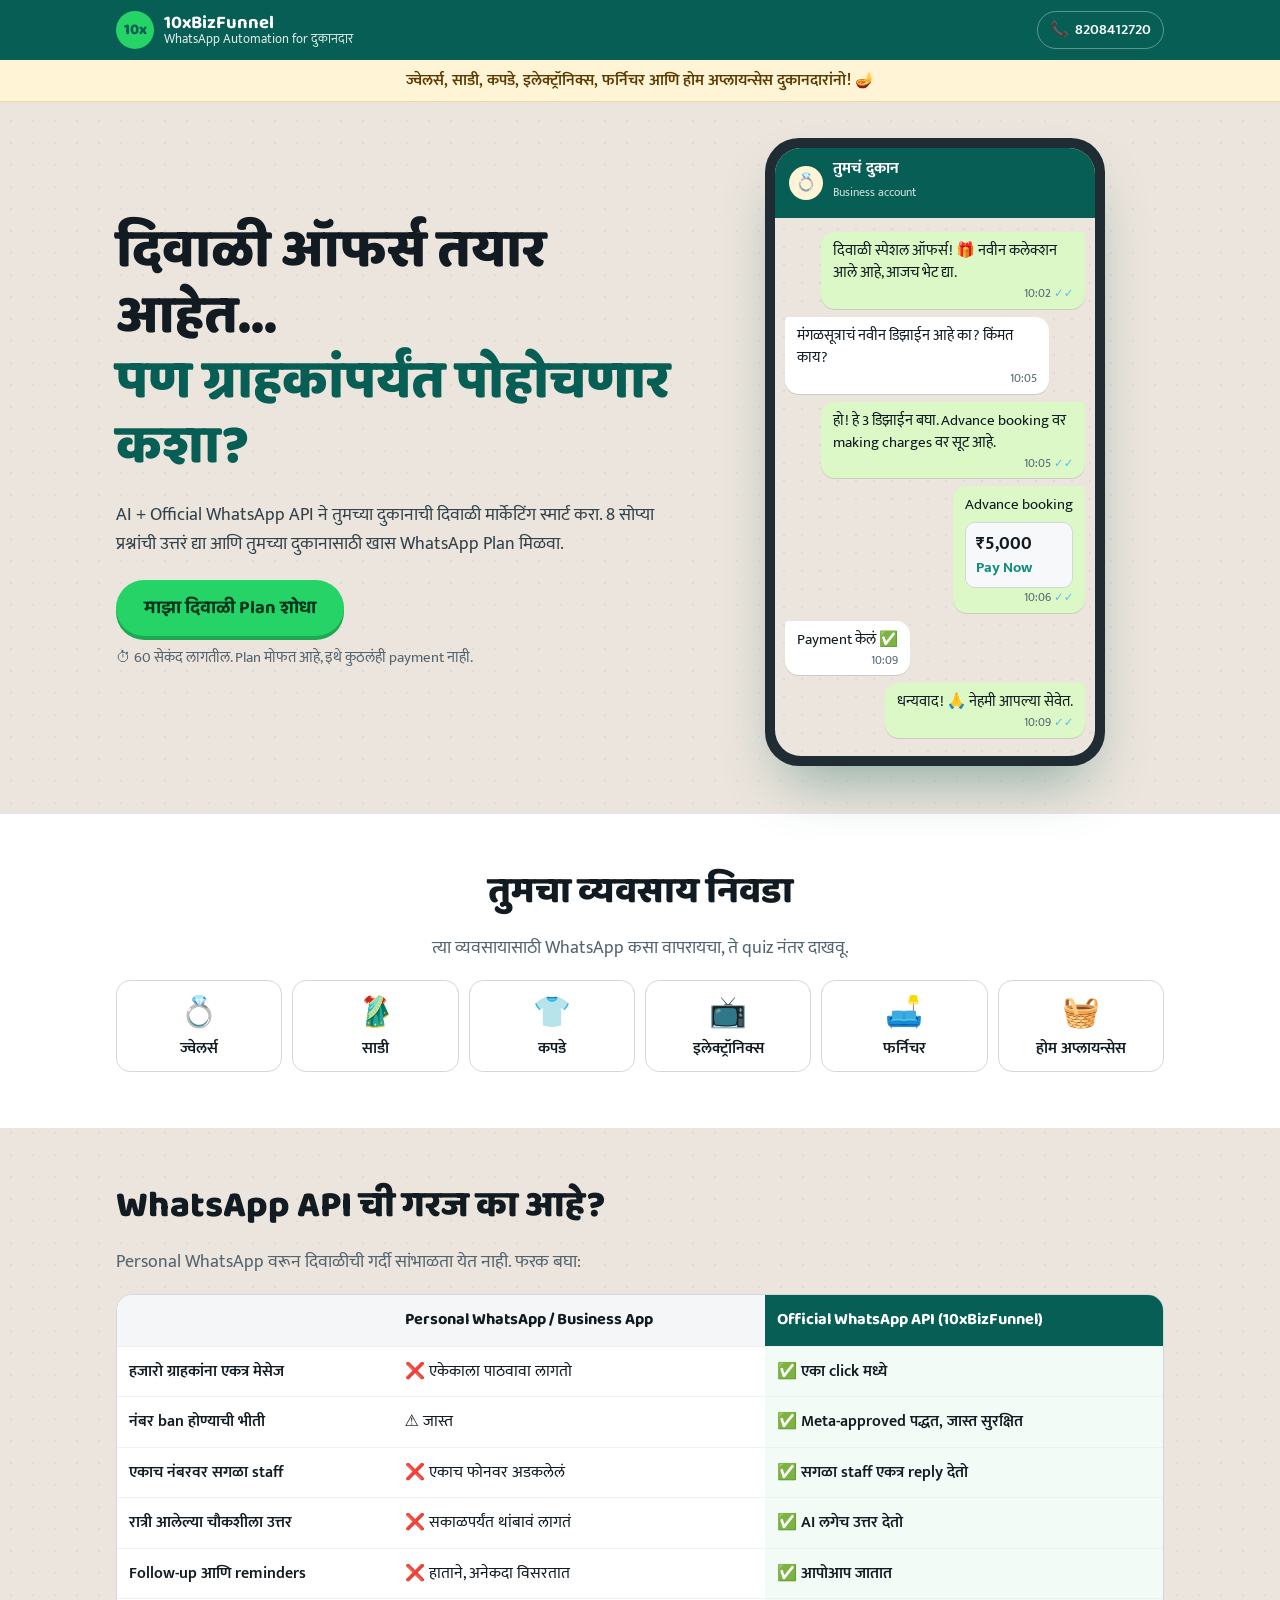
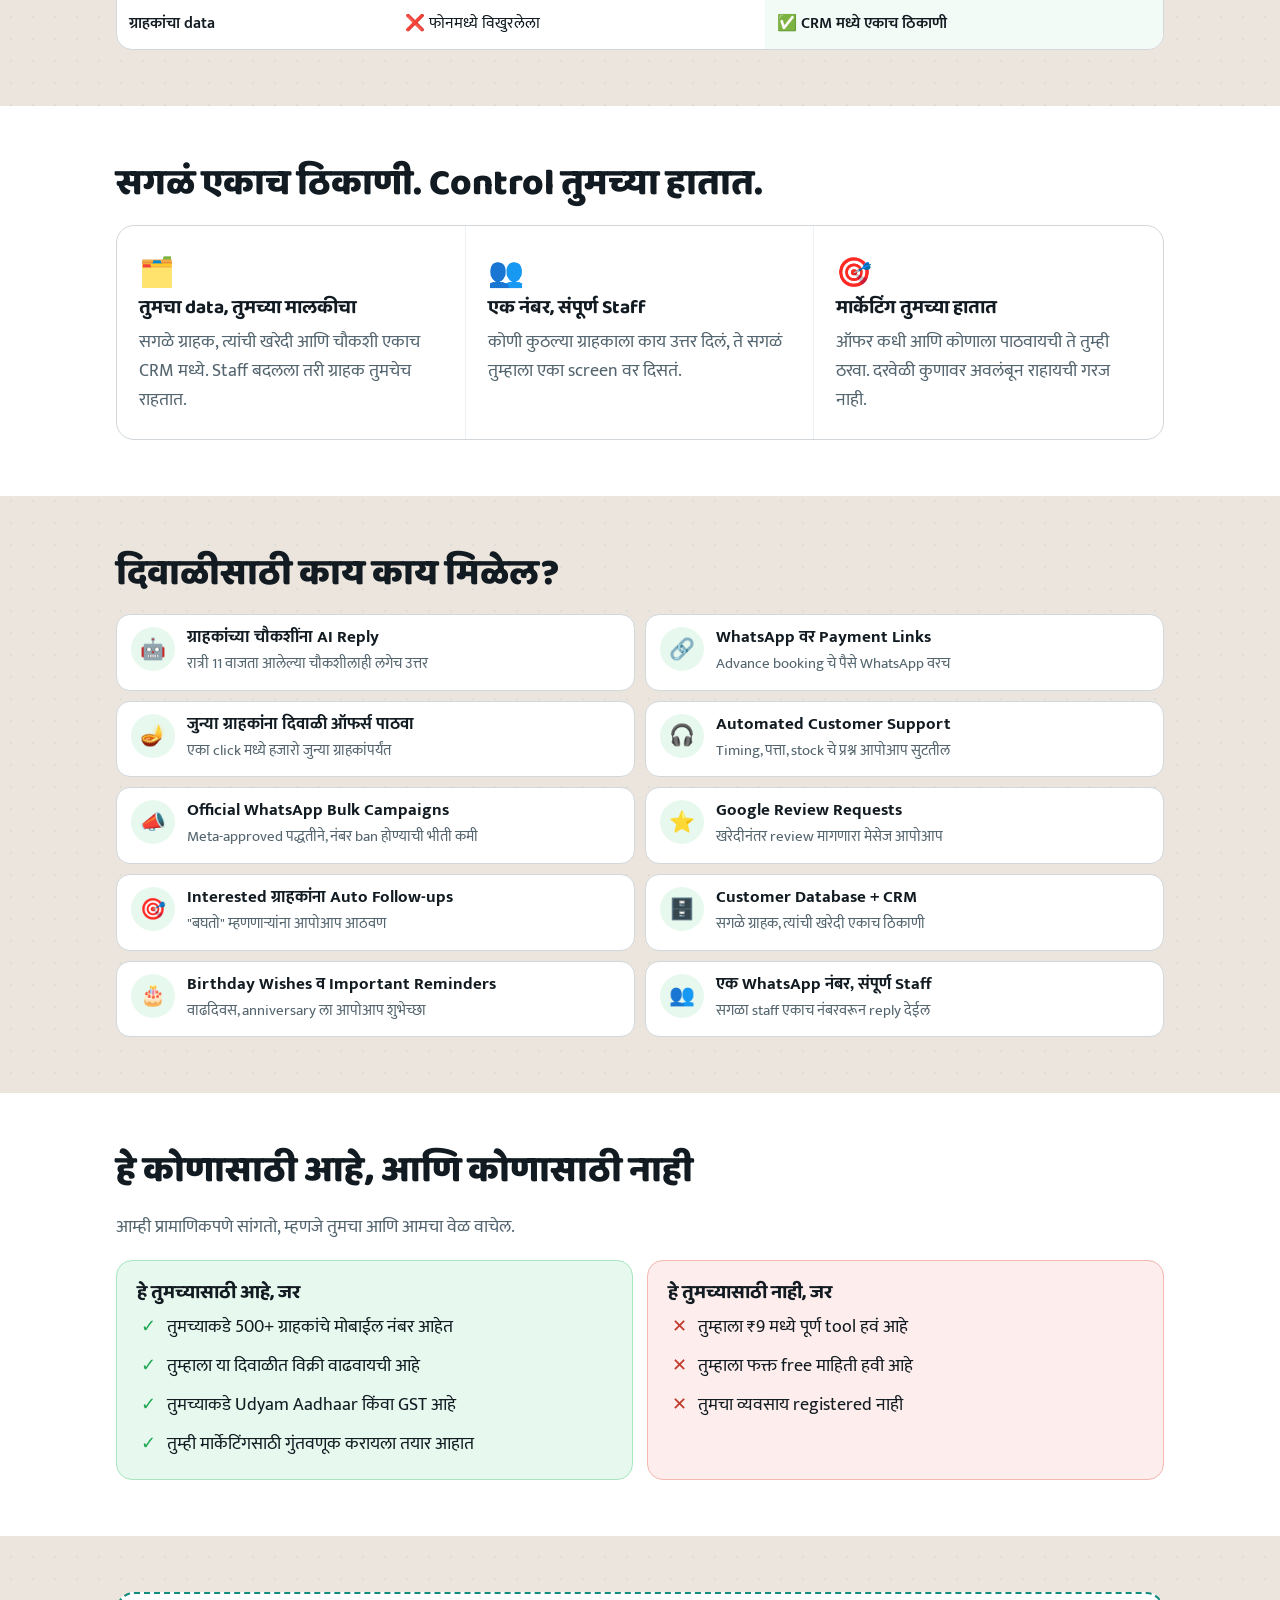
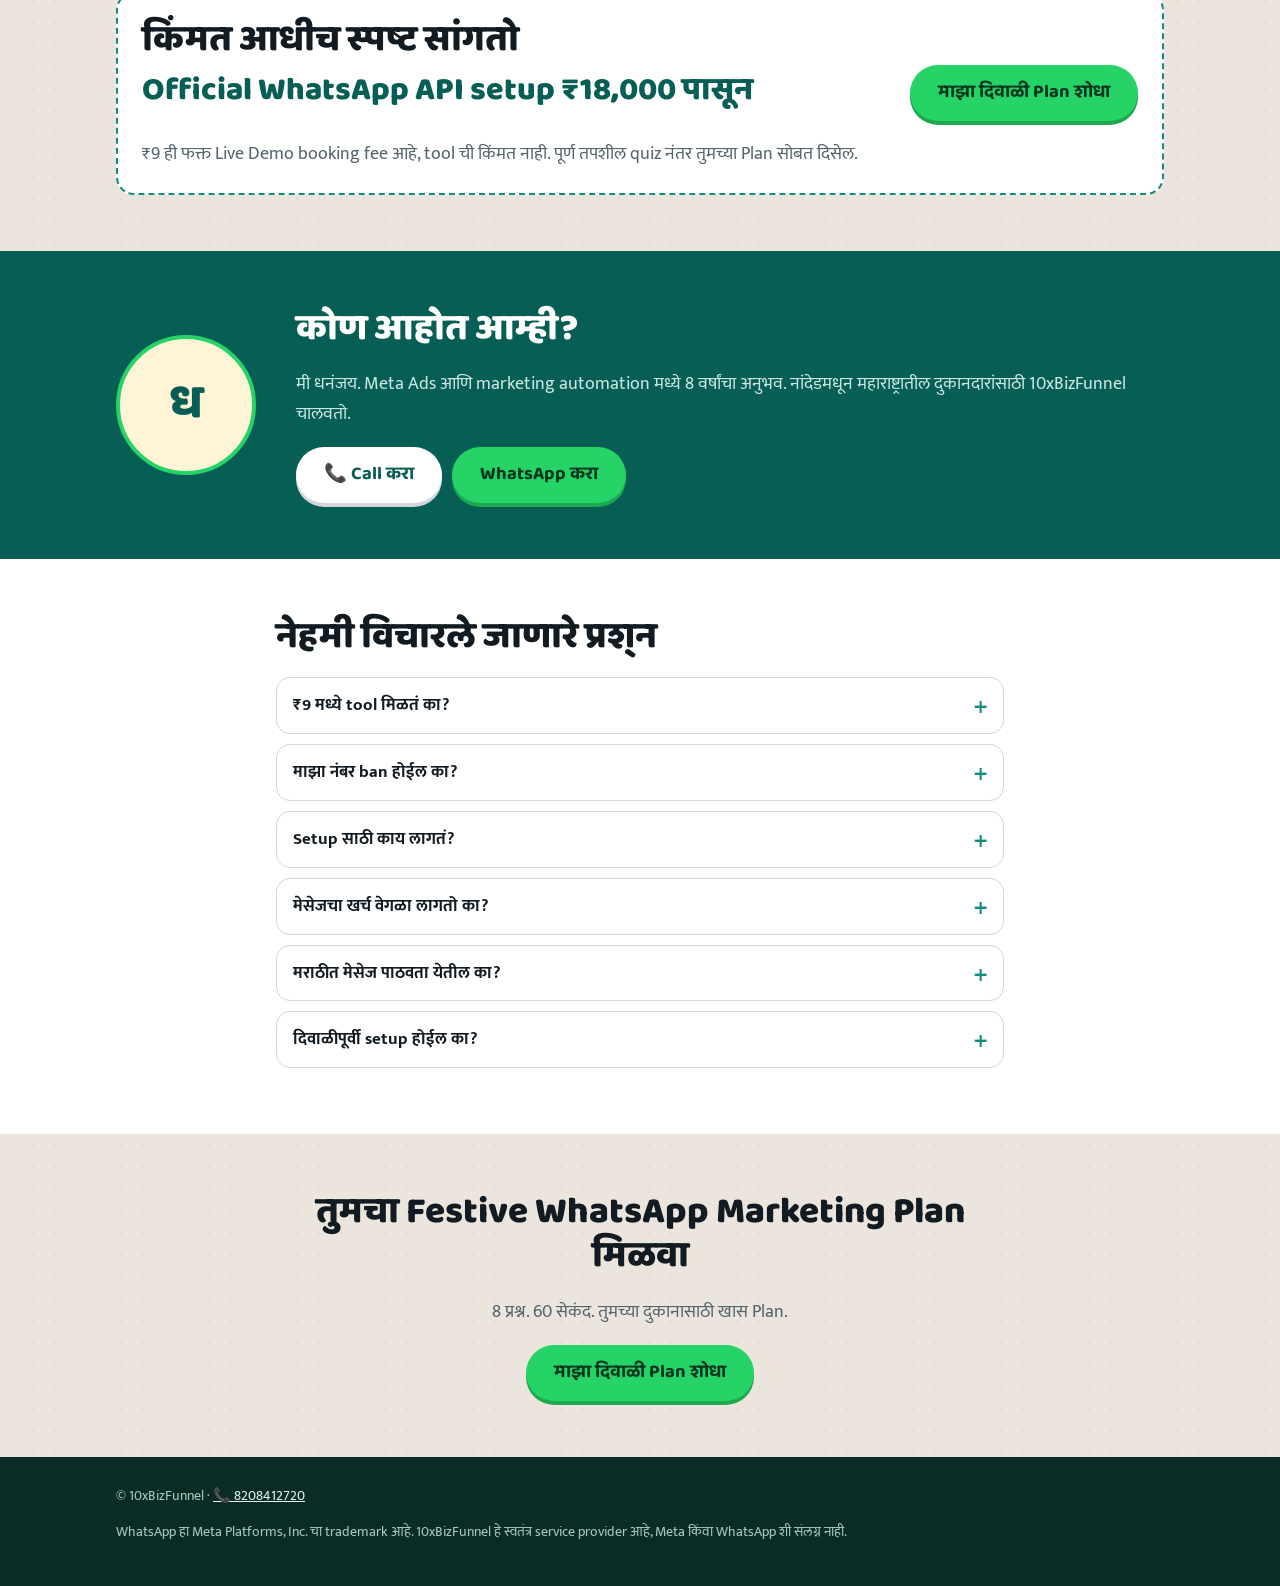
==== index.html @ 8b17eaea "WhatsApp API smart quiz funnel for Diwali (10xBizFunnel) Landing page, WhatsApp-chat style quiz with" ====
<!doctype html>
<html lang="mr">
<head>
<meta charset="utf-8">
<meta name="viewport" content="width=device-width, initial-scale=1">
<title>दिवाळी WhatsApp Plan | 10xBizFunnel</title>
<meta name="description" content="ज्वेलर्स, साडी, कपडे, इलेक्ट्रॉनिक्स, फर्निचर आणि होम अप्लायन्सेस दुकानदारांसाठी AI + Official WhatsApp API. 60 सेकंदात तुमचा दिवाळी WhatsApp Plan मिळवा.">
<meta name="theme-color" content="#075E54">
<link rel="preconnect" href="https://fonts.googleapis.com">
<link rel="preconnect" href="https://fonts.gstatic.com" crossorigin>
<link href="https://fonts.googleapis.com/css2?family=Baloo+2:wght@600;700;800&family=Mukta:wght@400;500;600;700&display=swap" rel="stylesheet">
<link rel="stylesheet" href="assets/style.css">
</head>
<body>

<header class="topbar">
  <div class="wrap">
    <a class="brand" href="index.html" data-brand aria-label="10xBizFunnel"></a>
    <a class="call" data-call href="#">📞 <span data-cfg="phone"></span></a>
  </div>
</header>

<div class="strip">ज्वेलर्स, साडी, कपडे, इलेक्ट्रॉनिक्स, फर्निचर आणि होम अप्लायन्सेस दुकानदारांनो! 🪔</div>

<main>
  <!-- HERO -->
  <section class="hero">
    <div class="wrap hero-grid">
      <div>
        <h1>दिवाळी ऑफर्स तयार आहेत...<span class="line2">पण ग्राहकांपर्यंत पोहोचणार कशा?</span></h1>
        <p class="lead">AI + Official WhatsApp API ने तुमच्या दुकानाची दिवाळी मार्केटिंग स्मार्ट करा. 8 सोप्या प्रश्नांची उत्तरं द्या आणि तुमच्या दुकानासाठी खास WhatsApp Plan मिळवा.</p>
        <div class="hero-cta">
          <a class="btn" href="quiz.html">माझा दिवाळी Plan शोधा</a>
          <p class="btn-note">⏱ 60 सेकंद लागतील. Plan मोफत आहे, इथे कुठलंही payment नाही.</p>
        </div>
      </div>

      <div class="phone" aria-label="WhatsApp वर ग्राहकाशी संवादाचं उदाहरण">
        <div class="phone-screen">
          <div class="phone-head">
            <span class="av">💍</span>
            <div><b>तुमचं दुकान</b><small>Business account</small></div>
          </div>
          <div class="chat">
            <div class="bubble out">दिवाळी स्पेशल ऑफर्स! 🎁 नवीन कलेक्शन आले आहे, आजच भेट द्या.<span class="time">10:02</span></div>
            <div class="bubble in">मंगळसूत्राचं नवीन डिझाईन आहे का? किंमत काय?<span class="time">10:05</span></div>
            <div class="bubble out">हो! हे 3 डिझाईन बघा. Advance booking वर making charges वर सूट आहे.<span class="time">10:05</span></div>
            <div class="bubble out">
              Advance booking
              <div class="pay"><strong>₹5,000</strong><span>Pay Now</span></div>
              <span class="time">10:06</span>
            </div>
            <div class="bubble in">Payment केलं ✅<span class="time">10:09</span></div>
            <div class="bubble out">धन्यवाद! 🙏 नेहमी आपल्या सेवेत.<span class="time">10:09</span></div>
          </div>
        </div>
      </div>
    </div>
  </section>

  <!-- BUSINESS TILES -->
  <section class="section section-white">
    <div class="wrap">
      <h2 class="center">तुमचा व्यवसाय निवडा</h2>
      <p class="lead center">त्या व्यवसायासाठी WhatsApp कसा वापरायचा, ते quiz नंतर दाखवू.</p>
      <div class="tiles">
        <a class="tile" href="quiz.html?biz=ज्वेलर्स"><span class="ico">💍</span>ज्वेलर्स</a>
        <a class="tile" href="quiz.html?biz=साडी"><span class="ico">🥻</span>साडी</a>
        <a class="tile" href="quiz.html?biz=कपडे"><span class="ico">👕</span>कपडे</a>
        <a class="tile" href="quiz.html?biz=इलेक्ट्रॉनिक्स"><span class="ico">📺</span>इलेक्ट्रॉनिक्स</a>
        <a class="tile" href="quiz.html?biz=फर्निचर"><span class="ico">🛋️</span>फर्निचर</a>
        <a class="tile" href="quiz.html?biz=होम अप्लायन्सेस"><span class="ico">🧺</span>होम अप्लायन्सेस</a>
      </div>
    </div>
  </section>

  <!-- WHY API -->
  <section class="section">
    <div class="wrap">
      <h2>WhatsApp API ची गरज का आहे?</h2>
      <p class="lead">Personal WhatsApp वरून दिवाळीची गर्दी सांभाळता येत नाही. फरक बघा:</p>
      <table class="compare">
        <thead>
          <tr><th></th><th>Personal WhatsApp / Business App</th><th class="us">Official WhatsApp API (10xBizFunnel)</th></tr>
        </thead>
        <tbody>
          <tr><td class="row-label">हजारो ग्राहकांना एकत्र मेसेज</td><td data-k="आत्ता">❌ एकेकाला पाठवावा लागतो</td><td class="us" data-k="API ने">✅ एका click मध्ये</td></tr>
          <tr><td class="row-label">नंबर ban होण्याची भीती</td><td data-k="आत्ता">⚠️ जास्त</td><td class="us" data-k="API ने">✅ Meta-approved पद्धत, जास्त सुरक्षित</td></tr>
          <tr><td class="row-label">एकाच नंबरवर सगळा staff</td><td data-k="आत्ता">❌ एकाच फोनवर अडकलेलं</td><td class="us" data-k="API ने">✅ सगळा staff एकत्र reply देतो</td></tr>
          <tr><td class="row-label">रात्री आलेल्या चौकशीला उत्तर</td><td data-k="आत्ता">❌ सकाळपर्यंत थांबावं लागतं</td><td class="us" data-k="API ने">✅ AI लगेच उत्तर देतो</td></tr>
          <tr><td class="row-label">Follow-up आणि reminders</td><td data-k="आत्ता">❌ हाताने, अनेकदा विसरतात</td><td class="us" data-k="API ने">✅ आपोआप जातात</td></tr>
          <tr><td class="row-label">ग्राहकांचा data</td><td data-k="आत्ता">❌ फोनमध्ये विखुरलेला</td><td class="us" data-k="API ने">✅ CRM मध्ये एकाच ठिकाणी</td></tr>
        </tbody>
      </table>
    </div>
  </section>

  <!-- CONTROL -->
  <section class="section section-white">
    <div class="wrap">
      <h2>सगळं एकाच ठिकाणी. Control तुमच्या हातात.</h2>
      <div class="pillars">
        <div class="pillar"><div class="ico">🗂️</div><h3>तुमचा data, तुमच्या मालकीचा</h3><p>सगळे ग्राहक, त्यांची खरेदी आणि चौकशी एकाच CRM मध्ये. Staff बदलला तरी ग्राहक तुमचेच राहतात.</p></div>
        <div class="pillar"><div class="ico">👥</div><h3>एक नंबर, संपूर्ण Staff</h3><p>कोणी कुठल्या ग्राहकाला काय उत्तर दिलं, ते सगळं तुम्हाला एका screen वर दिसतं.</p></div>
        <div class="pillar"><div class="ico">🎯</div><h3>मार्केटिंग तुमच्या हातात</h3><p>ऑफर कधी आणि कोणाला पाठवायची ते तुम्ही ठरवा. दरवेळी कुणावर अवलंबून राहायची गरज नाही.</p></div>
      </div>
    </div>
  </section>

  <!-- FEATURES -->
  <section class="section">
    <div class="wrap">
      <h2>दिवाळीसाठी काय काय मिळेल?</h2>
      <div class="features">
        <div class="feature"><span class="ico">🤖</span><div><b>ग्राहकांच्या चौकशींना AI Reply</b><span>रात्री 11 वाजता आलेल्या चौकशीलाही लगेच उत्तर</span></div></div>
        <div class="feature"><span class="ico">🔗</span><div><b>WhatsApp वर Payment Links</b><span>Advance booking चे पैसे WhatsApp वरच</span></div></div>
        <div class="feature"><span class="ico">🪔</span><div><b>जुन्या ग्राहकांना दिवाळी ऑफर्स पाठवा</b><span>एका click मध्ये हजारो जुन्या ग्राहकांपर्यंत</span></div></div>
        <div class="feature"><span class="ico">🎧</span><div><b>Automated Customer Support</b><span>Timing, पत्ता, stock चे प्रश्न आपोआप सुटतील</span></div></div>
        <div class="feature"><span class="ico">📣</span><div><b>Official WhatsApp Bulk Campaigns</b><span>Meta-approved पद्धतीने, नंबर ban होण्याची भीती कमी</span></div></div>
        <div class="feature"><span class="ico">⭐</span><div><b>Google Review Requests</b><span>खरेदीनंतर review मागणारा मेसेज आपोआप</span></div></div>
        <div class="feature"><span class="ico">🎯</span><div><b>Interested ग्राहकांना Auto Follow-ups</b><span>"बघतो" म्हणणाऱ्यांना आपोआप आठवण</span></div></div>
        <div class="feature"><span class="ico">🗄️</span><div><b>Customer Database + CRM</b><span>सगळे ग्राहक, त्यांची खरेदी एकाच ठिकाणी</span></div></div>
        <div class="feature"><span class="ico">🎂</span><div><b>Birthday Wishes व Important Reminders</b><span>वाढदिवस, anniversary ला आपोआप शुभेच्छा</span></div></div>
        <div class="feature"><span class="ico">👥</span><div><b>एक WhatsApp नंबर, संपूर्ण Staff</b><span>सगळा staff एकाच नंबरवरून reply देईल</span></div></div>
      </div>
    </div>
  </section>

  <!-- FIT -->
  <section class="section section-white">
    <div class="wrap">
      <h2>हे कोणासाठी आहे, आणि कोणासाठी नाही</h2>
      <p class="lead">आम्ही प्रामाणिकपणे सांगतो, म्हणजे तुमचा आणि आमचा वेळ वाचेल.</p>
      <div class="fit">
        <div class="fit-col yes">
          <h3>हे तुमच्यासाठी आहे, जर</h3>
          <ul>
            <li>तुमच्याकडे 500+ ग्राहकांचे मोबाईल नंबर आहेत</li>
            <li>तुम्हाला या दिवाळीत विक्री वाढवायची आहे</li>
            <li>तुमच्याकडे Udyam Aadhaar किंवा GST आहे</li>
            <li>तुम्ही मार्केटिंगसाठी गुंतवणूक करायला तयार आहात</li>
          </ul>
        </div>
        <div class="fit-col no">
          <h3>हे तुमच्यासाठी नाही, जर</h3>
          <ul>
            <li>तुम्हाला ₹9 मध्ये पूर्ण tool हवं आहे</li>
            <li>तुम्हाला फक्त free माहिती हवी आहे</li>
            <li>तुमचा व्यवसाय registered नाही</li>
          </ul>
        </div>
      </div>
    </div>
  </section>

  <!-- PRICE NOTE -->
  <section class="section">
    <div class="wrap">
      <div class="price-note">
        <div>
          <h2 style="margin-bottom:.3em">किंमत आधीच स्पष्ट सांगतो</h2>
          <p class="big">Official WhatsApp API setup <span data-cfg="priceBasic"></span> पासून</p>
          <p style="margin:.5em 0 0;color:var(--muted)">₹9 ही फक्त Live Demo booking fee आहे, tool ची किंमत नाही. पूर्ण तपशील quiz नंतर तुमच्या Plan सोबत दिसेल.</p>
        </div>
        <a class="btn" href="quiz.html">माझा दिवाळी Plan शोधा</a>
      </div>
    </div>
  </section>

  <!-- FOUNDER -->
  <section class="section section-teal">
    <div class="wrap founder">
      <div class="founder-photo" data-founder-photo></div>
      <div>
        <h2>कोण आहोत आम्ही?</h2>
        <p class="lead">मी <span data-cfg="founderName"></span>. Meta Ads आणि marketing automation मध्ये 8 वर्षांचा अनुभव. <span data-cfg="founderCity"></span>मधून महाराष्ट्रातील दुकानदारांसाठी 10xBizFunnel चालवतो.</p>
        <div class="contact-row">
          <a class="btn btn-ghost" data-call href="#">📞 Call करा</a>
          <a class="btn" data-wa href="#">WhatsApp करा</a>
        </div>
      </div>
    </div>
  </section>

  <!-- TESTIMONIALS (only shown when real ones are added in config.js) -->
  <section class="section" data-testimonials>
    <div class="wrap">
      <h2>आमचे ग्राहक काय म्हणतात</h2>
      <div class="testis"></div>
    </div>
  </section>

  <!-- FAQ -->
  <section class="section section-white">
    <div class="wrap narrow faq">
      <h2>नेहमी विचारले जाणारे प्रश्न</h2>
      <details><summary>₹9 मध्ये tool मिळतं का?</summary><p>नाही. ₹9 फक्त 30 मिनिटांच्या Live Demo ची booking fee आहे. Tool <span data-cfg="priceBasic"></span> पासून सुरू होतं.</p></details>
      <details><summary>माझा नंबर ban होईल का?</summary><p>Official WhatsApp API ही Meta ची मान्यताप्राप्त पद्धत आहे. Personal WhatsApp वरून bulk मेसेज पाठवण्यापेक्षा ही खूप सुरक्षित आहे. फक्त Meta चे नियम पाळून मेसेज पाठवावे लागतात, ते आम्ही शिकवतो.</p></details>
      <details><summary>Setup साठी काय लागतं?</summary><p>तुमचा Udyam Aadhaar. तो मिळाल्यावर आम्ही तुमचा WhatsApp API setup करून देतो.</p></details>
      <details><summary>मेसेजचा खर्च वेगळा लागतो का?</summary><p>हो. Meta चे message charges वेगळे लागतात, तुम्ही जितके मेसेज पाठवाल तितकेच. Demo मध्ये याचा अंदाज समजावून सांगू.</p></details>
      <details><summary>मराठीत मेसेज पाठवता येतील का?</summary><p>हो, मराठी, हिंदी, इंग्रजी कुठल्याही भाषेत.</p></details>
      <details><summary>दिवाळीपूर्वी setup होईल का?</summary><p>Meta verification ला काही दिवस लागतात. म्हणून जितक्या लवकर demo book कराल, तितकं चांगलं.</p></details>
    </div>
  </section>

  <!-- FINAL CTA -->
  <section class="section">
    <div class="wrap narrow center">
      <h2>तुमचा Festive WhatsApp Marketing Plan मिळवा</h2>
      <p class="lead">8 प्रश्न. 60 सेकंद. तुमच्या दुकानासाठी खास Plan.</p>
      <a class="btn" href="quiz.html">माझा दिवाळी Plan शोधा</a>
    </div>
  </section>
</main>

<footer class="footer">
  <div class="wrap">
    <p>© 10xBizFunnel · <a data-call href="#">📞 <span data-cfg="phone"></span></a></p>
    <p>WhatsApp हा Meta Platforms, Inc. चा trademark आहे. 10xBizFunnel हे स्वतंत्र service provider आहे, Meta किंवा WhatsApp शी संलग्न नाही.</p>
  </div>
</footer>

<div class="sticky-cta"><a class="btn" href="quiz.html">माझा दिवाळी Plan शोधा</a></div>

<script src="assets/config.js"></script>
<script src="assets/common.js"></script>
</body>
</html>
---- assets/style.css ----
/* 10xBizFunnel — WhatsApp Smart Funnel
   Look: the page is a WhatsApp conversation. Teal header, wallpaper-beige
   background, chat bubbles carry the copy. Diwali gold only as a small accent. */

:root {
  --teal-dark: #075E54;
  --teal: #128C7E;
  --green: #25D366;
  --green-press: #1DA851;
  --wall: #ECE5DD;
  --bubble-out: #DCF8C6;
  --bubble-in: #FFFFFF;
  --ink: #111B21;
  --muted: #54656F;
  --line: #D1D7DB;
  --diya: #E8A317;
  --diya-soft: #FFF4D6;
  --danger: #C0392B;

  --font-head: "Baloo 2", "Mukta", system-ui, sans-serif;
  --font-body: "Mukta", system-ui, sans-serif;

  --r-bubble: 14px;
  --r-btn: 999px;
  --shadow-bubble: 0 1px 0.5px rgba(11, 20, 26, 0.13);
}

* { box-sizing: border-box; }
html { -webkit-text-size-adjust: 100%; scroll-behavior: smooth; }
@media (prefers-reduced-motion: reduce) {
  html { scroll-behavior: auto; }
  *, *::before, *::after { animation: none !important; transition: none !important; }
}

body {
  margin: 0;
  font-family: var(--font-body);
  font-size: 18px;
  line-height: 1.6;
  color: var(--ink);
  background-color: var(--wall);
  /* subtle doodle-like dot wallpaper, like a chat background */
  background-image: radial-gradient(rgba(7, 94, 84, 0.06) 1.2px, transparent 1.2px);
  background-size: 22px 22px;
}

img { max-width: 100%; display: block; }
a { color: var(--teal-dark); }
:focus-visible { outline: 3px solid var(--diya); outline-offset: 2px; border-radius: 6px; }

h1, h2, h3 { font-family: var(--font-head); line-height: 1.2; margin: 0 0 0.5em; color: var(--ink); }
h1 { font-size: clamp(2rem, 6.4vw, 3.4rem); font-weight: 800; }
h2 { font-size: clamp(1.55rem, 4.6vw, 2.3rem); font-weight: 800; }
h3 { font-size: 1.2rem; font-weight: 700; }
p { margin: 0 0 1em; }

.wrap { max-width: 1080px; margin: 0 auto; padding: 0 16px; }
.narrow { max-width: 760px; }

/* ---------- Top bar (like a WhatsApp chat header) ---------- */
.topbar {
  position: sticky; top: 0; z-index: 20;
  background: var(--teal-dark); color: #fff;
}
.topbar .wrap { display: flex; align-items: center; gap: 12px; min-height: 60px; }
.brand { display: flex; align-items: center; gap: 10px; color: #fff; text-decoration: none; }
.brand-mark {
  width: 38px; height: 38px; border-radius: 50%;
  background: var(--green); color: var(--teal-dark);
  display: grid; place-items: center;
  font-family: var(--font-head); font-weight: 800; font-size: 0.95rem;
}
.brand-name { font-family: var(--font-head); font-weight: 700; font-size: 1.15rem; line-height: 1.1; }
.brand-sub { display: block; font-family: var(--font-body); font-weight: 400; font-size: 0.8rem; opacity: 0.85; }
.brand img { height: 38px; width: auto; }
.topbar .call { margin-left: auto; color: #fff; text-decoration: none; font-weight: 600; font-size: 0.95rem;
  display: inline-flex; align-items: center; gap: 6px; padding: 6px 12px; border-radius: var(--r-btn);
  border: 1px solid rgba(255,255,255,0.35); }

/* ---------- Strip ---------- */
.strip {
  background: var(--diya-soft); color: #5B3B00; text-align: center;
  font-weight: 600; font-size: 0.98rem; padding: 8px 16px;
  border-bottom: 1px solid #F1D99A;
}

/* ---------- Buttons ---------- */
.btn {
  display: inline-flex; align-items: center; justify-content: center; gap: 10px;
  font-family: var(--font-head); font-weight: 700; font-size: 1.15rem;
  min-height: 56px; padding: 12px 28px; border-radius: var(--r-btn);
  background: var(--green); color: #05371F; text-decoration: none; border: 0; cursor: pointer;
  box-shadow: 0 4px 0 var(--green-press);
  transition: transform 0.08s ease, box-shadow 0.08s ease;
}
.btn:hover { background: #2EE072; }
.btn:active { transform: translateY(3px); box-shadow: 0 1px 0 var(--green-press); }
.btn-block { width: 100%; }
.btn-dark { background: var(--teal-dark); color: #fff; box-shadow: 0 4px 0 #04423B; }
.btn-dark:hover { background: #0A6D62; }
.btn-ghost { background: #fff; color: var(--teal-dark); box-shadow: 0 4px 0 var(--line); }
.btn-note { font-size: 0.92rem; color: var(--muted); margin-top: 10px; }

/* ---------- Chat bubbles ---------- */
.chat { display: flex; flex-direction: column; gap: 8px; }
.bubble {
  position: relative; max-width: 88%;
  padding: 8px 12px 6px; border-radius: var(--r-bubble);
  box-shadow: var(--shadow-bubble); font-size: 1.02rem; line-height: 1.45;
}
.bubble .time { display: block; text-align: right; font-size: 0.72rem; color: var(--muted); margin-top: 2px; }
.bubble.in { align-self: flex-start; background: var(--bubble-in); border-top-left-radius: 4px; }
.bubble.out { align-self: flex-end; background: var(--bubble-out); border-top-right-radius: 4px; }
.bubble.out .time::after { content: " ✓✓"; color: #53BDEB; }
.bubble .pay {
  margin-top: 6px; border: 1px solid var(--line); border-radius: 10px; padding: 8px 10px; background: #F7F8FA;
}
.bubble .pay strong { display: block; font-size: 1.1rem; }
.bubble .pay span { color: var(--teal); font-weight: 700; }

/* ---------- Sections ---------- */
.section { padding: 56px 0; }
.section-white { background: #fff; }
.section-teal { background: var(--teal-dark); color: #E9F5F3; }
.section-teal h2, .section-teal h3 { color: #fff; }
.lead { font-size: 1.15rem; color: var(--muted); }
.section-teal .lead { color: #C9E7E2; }
.center { text-align: center; }

/* ---------- Hero ---------- */
.hero { padding: 36px 0 48px; }
.hero-grid { display: grid; gap: 32px; align-items: center; }
@media (min-width: 900px) { .hero-grid { grid-template-columns: 1.1fr 0.9fr; } }
.hero h1 { margin-bottom: 0.35em; }
.hero h1 .line2 { display: block; color: var(--teal-dark); }
.hero .lead { color: #33434C; max-width: 34em; }
.hero-cta { margin-top: 22px; }

.phone {
  max-width: 340px; margin: 0 auto; border-radius: 34px; padding: 10px;
  background: #1F2C33; box-shadow: 0 30px 60px -20px rgba(7, 94, 84, 0.45);
}
.phone-screen { border-radius: 26px; overflow: hidden; background: var(--wall);
  background-image: radial-gradient(rgba(7, 94, 84, 0.07) 1.2px, transparent 1.2px); background-size: 18px 18px; }
.phone-head { background: var(--teal-dark); color: #fff; display: flex; gap: 10px; align-items: center; padding: 12px 14px; }
.phone-head .av { width: 34px; height: 34px; border-radius: 50%; background: var(--diya-soft); display: grid; place-items: center; font-size: 1.1rem; }
.phone-head b { display: block; font-size: 0.98rem; line-height: 1.1; }
.phone-head small { opacity: 0.8; font-size: 0.75rem; }
.phone .chat { padding: 14px 10px 18px; min-height: 360px; }
.phone .bubble { font-size: 0.95rem; }

/* ---------- Business tiles ---------- */
.tiles { display: grid; grid-template-columns: repeat(3, 1fr); gap: 10px; }
@media (min-width: 760px) { .tiles { grid-template-columns: repeat(6, 1fr); } }
.tile {
  background: #fff; border-radius: 14px; padding: 14px 6px 10px; text-align: center;
  text-decoration: none; color: var(--ink); font-weight: 600; font-size: 0.98rem;
  border: 1px solid var(--line);
}
.tile .ico { font-size: 1.9rem; display: block; line-height: 1.2; margin-bottom: 4px; }
.tile:hover { border-color: var(--green); }

/* ---------- Compare table ---------- */
.compare { width: 100%; border-collapse: separate; border-spacing: 0; background: #fff; border-radius: 16px; overflow: hidden;
  border: 1px solid var(--line); font-size: 1rem; }
.compare th, .compare td { padding: 12px 12px; text-align: left; vertical-align: top; border-bottom: 1px solid #EEF1F3; }
.compare thead th { font-family: var(--font-head); font-size: 1.02rem; background: #F4F6F7; }
.compare thead th.us { background: var(--teal-dark); color: #fff; }
.compare td.us { background: #F2FBF5; font-weight: 600; }
.compare tr:last-child td { border-bottom: 0; }
.compare .row-label { font-weight: 600; }
@media (max-width: 640px) {
  .compare thead { display: none; }
  .compare, .compare tbody, .compare tr, .compare td { display: block; width: 100%; }
  .compare tr { border-bottom: 1px solid var(--line); padding: 6px 0; }
  .compare td { border: 0; padding: 4px 14px; }
  .compare td.row-label { padding-top: 10px; font-family: var(--font-head); font-size: 1.05rem; }
  .compare td[data-k]::before { content: attr(data-k) ": "; color: var(--muted); font-weight: 400; }
  .compare td.us { background: transparent; }
}

/* ---------- Control cards (no identical card-kit: a single bordered panel with stacked rows) ---------- */
.pillars { display: grid; gap: 0; background: #fff; border-radius: 18px; border: 1px solid var(--line); overflow: hidden; }
@media (min-width: 860px) { .pillars { grid-template-columns: repeat(3, 1fr); } }
.pillar { padding: 24px 22px; border-bottom: 1px solid #EEF1F3; }
@media (min-width: 860px) { .pillar { border-bottom: 0; border-right: 1px solid #EEF1F3; } .pillar:last-child { border-right: 0; } }
.pillar .ico { font-size: 1.8rem; }
.pillar p { color: var(--muted); margin: 0; }

/* ---------- Feature list (mirrors the ad creative) ---------- */
.features { display: grid; gap: 10px; }
@media (min-width: 760px) { .features { grid-template-columns: 1fr 1fr; } }
.feature {
  display: grid; grid-template-columns: 44px 1fr; gap: 12px; align-items: start;
  background: #fff; border-radius: 14px; padding: 12px 14px; border: 1px solid var(--line);
}
.feature .ico { width: 44px; height: 44px; border-radius: 50%; background: #E7F8EE; display: grid; place-items: center; font-size: 1.3rem; }
.feature b { display: block; font-size: 1.05rem; line-height: 1.3; }
.feature span { color: var(--muted); font-size: 0.95rem; line-height: 1.4; }
.feature.star { border-color: var(--diya); background: #FFFCF2; }
.feature .badge { display: inline-block; margin-top: 4px; font-size: 0.78rem; font-weight: 700; color: #7A5200;
  background: var(--diya-soft); border-radius: 6px; padding: 1px 8px; }

/* ---------- Fit / not fit ---------- */
.fit { display: grid; gap: 14px; }
@media (min-width: 760px) { .fit { grid-template-columns: 1fr 1fr; } }
.fit-col { border-radius: 16px; padding: 20px 20px 10px; }
.fit-col.yes { background: #E7F8EE; border: 1px solid #A8E6C0; }
.fit-col.no { background: #FDEDEC; border: 1px solid #F3B8B2; }
.fit-col ul { list-style: none; padding: 0; margin: 0; }
.fit-col li { padding: 0 0 10px 30px; position: relative; }
.fit-col.yes li::before { content: "✓"; position: absolute; left: 4px; color: var(--green-press); font-weight: 800; }
.fit-col.no li::before { content: "✕"; position: absolute; left: 4px; color: var(--danger); font-weight: 800; }

/* ---------- Price note ---------- */
.price-note {
  background: #fff; border-radius: 18px; padding: 24px; border: 2px dashed var(--teal);
  display: grid; gap: 14px; align-items: center;
}
@media (min-width: 760px) { .price-note { grid-template-columns: 1fr auto; } }
.price-note .big { font-family: var(--font-head); font-weight: 800; font-size: 2rem; color: var(--teal-dark); line-height: 1.1; }

/* ---------- Founder ---------- */
.founder { display: grid; gap: 20px; align-items: center; }
@media (min-width: 760px) { .founder { grid-template-columns: 160px 1fr; } }
.founder-photo { width: 140px; height: 140px; border-radius: 50%; object-fit: cover; border: 4px solid var(--green); background: var(--diya-soft);
  display: grid; place-items: center; font-family: var(--font-head); font-weight: 800; font-size: 3rem; color: var(--teal-dark); }
.contact-row { display: flex; flex-wrap: wrap; gap: 10px; margin-top: 8px; }

/* ---------- Testimonials ---------- */
.testis { display: grid; gap: 14px; }
@media (min-width: 860px) { .testis { grid-template-columns: repeat(3, 1fr); } }
.testi { background: #fff; border-radius: 16px; padding: 18px; border: 1px solid var(--line); }
.testi .who { display: flex; gap: 12px; align-items: center; margin-top: 12px; }
.testi .who img { width: 48px; height: 48px; border-radius: 50%; object-fit: cover; }
.testi .who small { color: var(--muted); display: block; line-height: 1.3; }

/* ---------- FAQ ---------- */
.faq details { background: #fff; border-radius: 14px; border: 1px solid var(--line); margin-bottom: 10px; }
.faq summary { cursor: pointer; padding: 14px 44px 14px 16px; font-weight: 700; font-size: 1.05rem; list-style: none; position: relative; }
.faq summary::-webkit-details-marker { display: none; }
.faq summary::after { content: "+"; position: absolute; right: 16px; top: 10px; font-size: 1.5rem; color: var(--teal); }
.faq details[open] summary::after { content: "–"; }
.faq details p { padding: 0 16px 14px; margin: 0; color: #33434C; }

/* ---------- Pricing (result page) ---------- */
.plans { display: grid; gap: 16px; }
@media (min-width: 820px) { .plans { grid-template-columns: 1fr 1fr; } }
.plan { background: #fff; border-radius: 20px; padding: 24px 22px; border: 1px solid var(--line); position: relative; }
.plan.pro { border: 3px solid var(--green); }
.plan .tag { position: absolute; top: -14px; left: 22px; background: var(--diya); color: #3A2600; font-weight: 700;
  font-size: 0.85rem; padding: 2px 12px; border-radius: 999px; }
.plan .amt { font-family: var(--font-head); font-size: 2.4rem; font-weight: 800; color: var(--teal-dark); line-height: 1; margin: 6px 0 14px; }
.plan ul { padding-left: 1.1em; margin: 0; }
.plan li { margin-bottom: 6px; }

/* ---------- Demo box (mirrors the ad bottom) ---------- */
.demo-box { background: #fff; border-radius: 22px; border: 2px solid var(--diya); overflow: hidden; }
.demo-box .top { padding: 22px 22px 8px; text-align: center; }
.demo-box .price-bar { display: flex; flex-wrap: wrap; align-items: center; justify-content: center; gap: 6px 18px;
  background: var(--teal-dark); color: #fff; padding: 14px 18px; }
.demo-box .price-bar .p9 { font-family: var(--font-head); font-weight: 800; font-size: 2.6rem; line-height: 1; color: #FFD66B; }
.demo-box .price-bar .p9 small { font-size: 1.1rem; color: #fff; margin-right: 6px; }
.demo-box .price-bar .who { font-weight: 600; font-size: 1.1rem; }
.demo-box .bottom { padding: 18px 22px 22px; text-align: center; }
.clarify { background: var(--diya-soft); border-radius: 12px; padding: 10px 14px; font-size: 0.98rem; color: #4A3200; margin: 0 0 16px; text-align: left; }

/* ---------- Footer & sticky CTA ---------- */
.footer { background: #0B2B27; color: #A9C7C2; font-size: 0.88rem; padding: 28px 0 110px; }
.footer a { color: #DFF5EF; }
.sticky-cta { position: fixed; left: 0; right: 0; bottom: 0; z-index: 30; padding: 10px 16px calc(10px + env(safe-area-inset-bottom));
  background: rgba(236, 229, 221, 0.96); border-top: 1px solid var(--line); }
.sticky-cta .btn { width: 100%; max-width: 520px; margin: 0 auto; display: flex; }
@media (min-width: 900px) { .sticky-cta { display: none; } .footer { padding-bottom: 28px; } }

.hidden { display: none !important; }
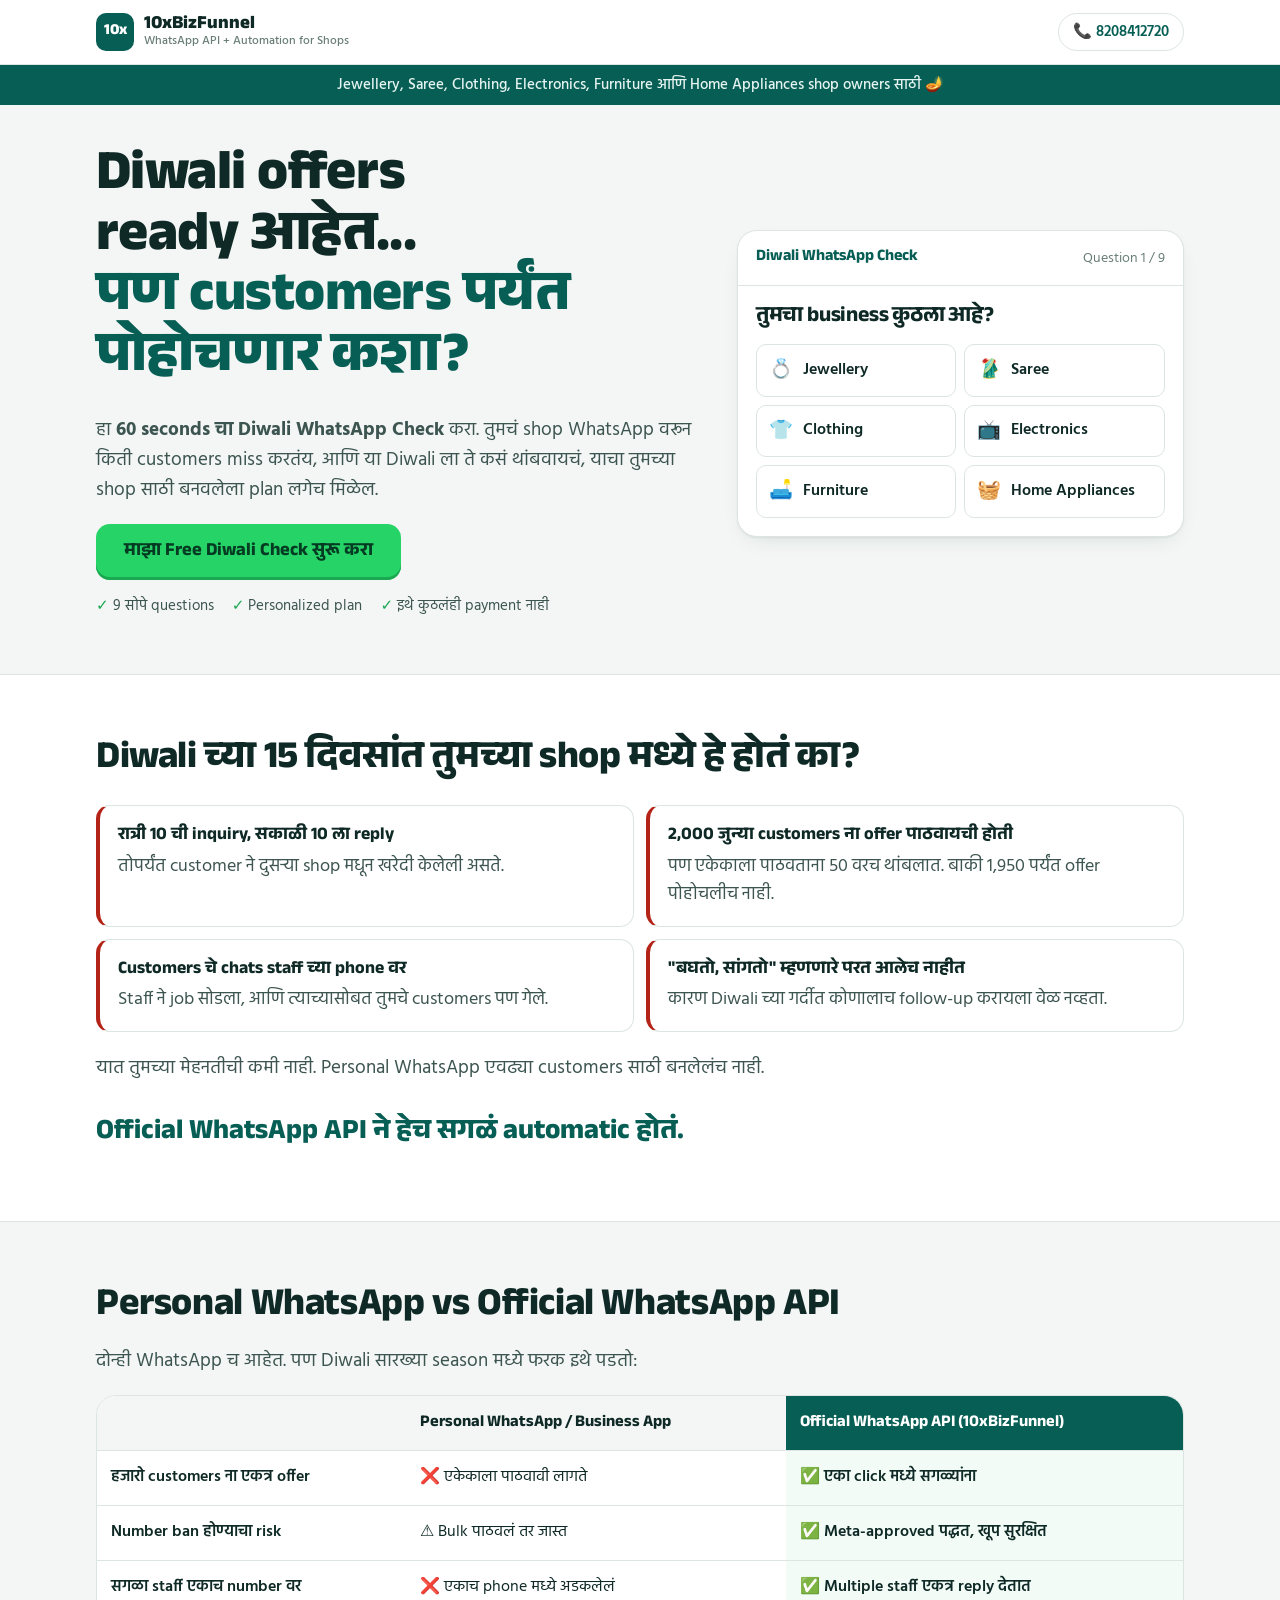
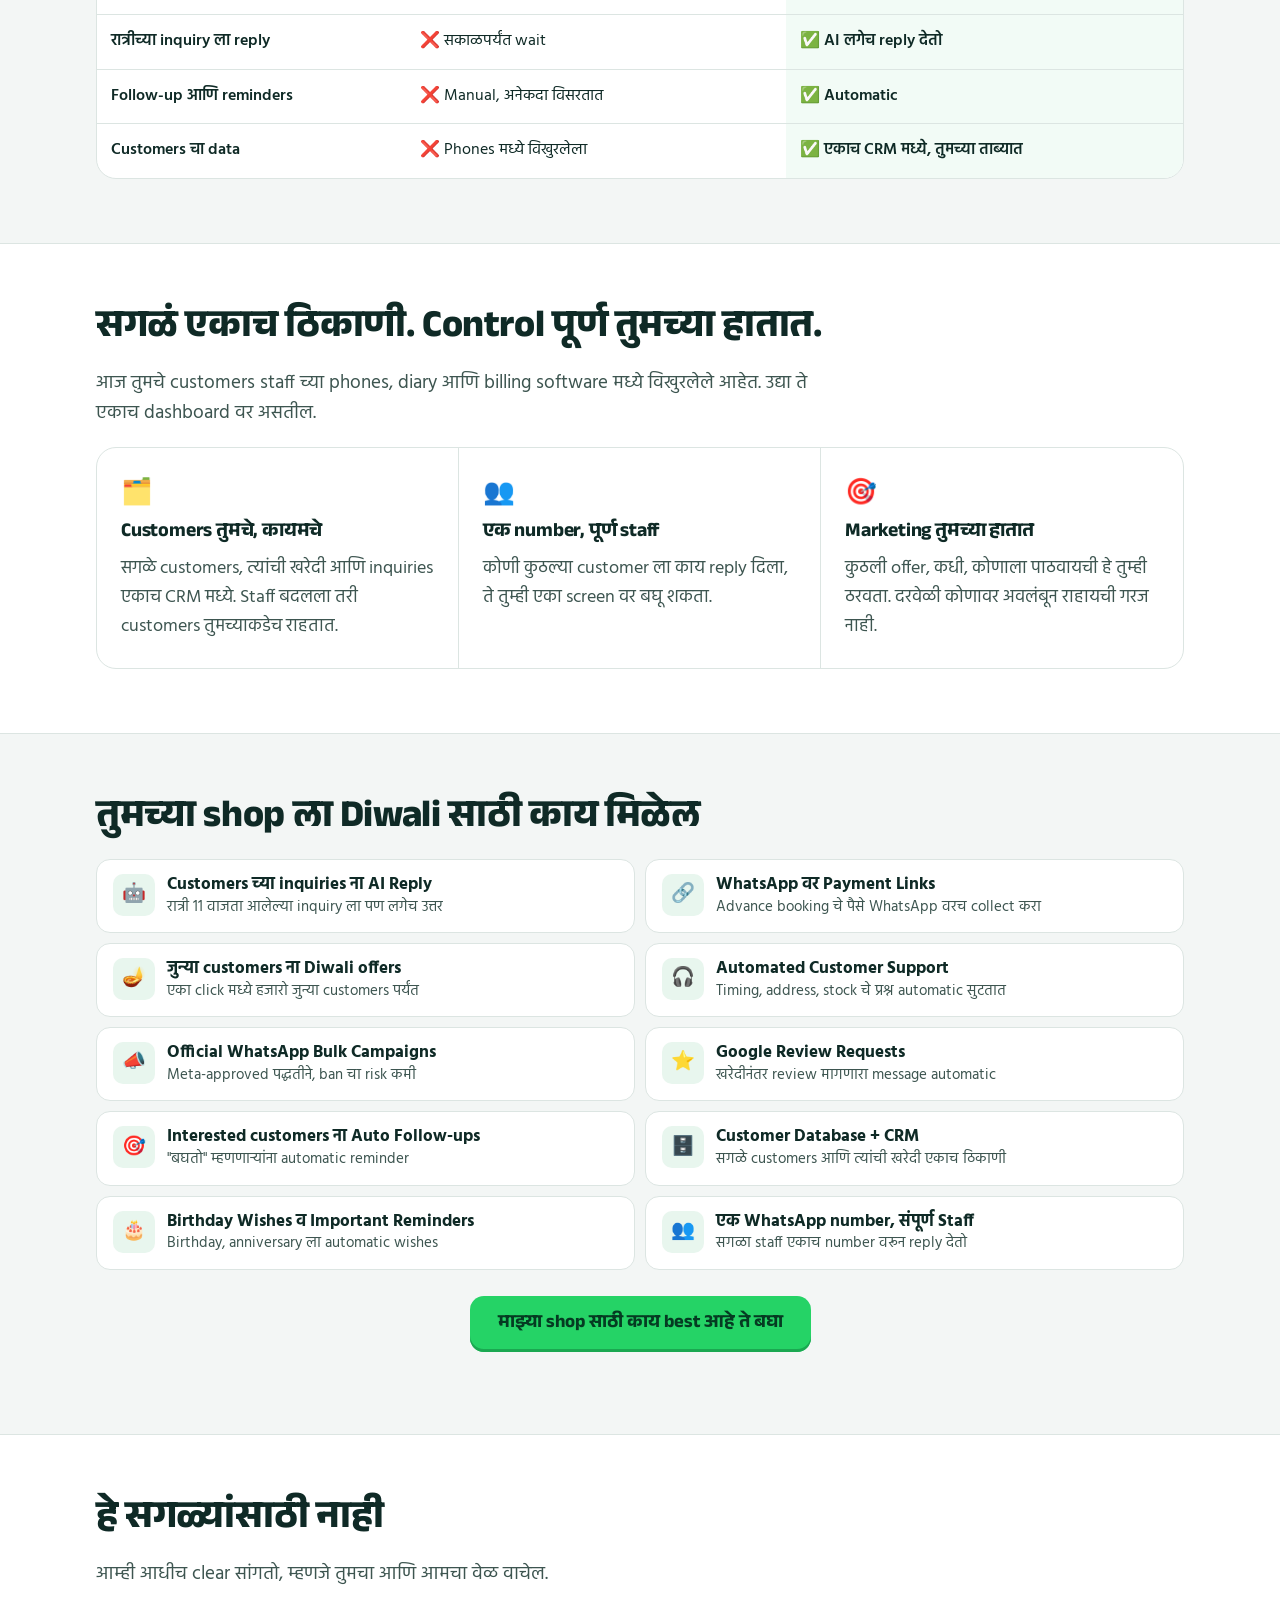
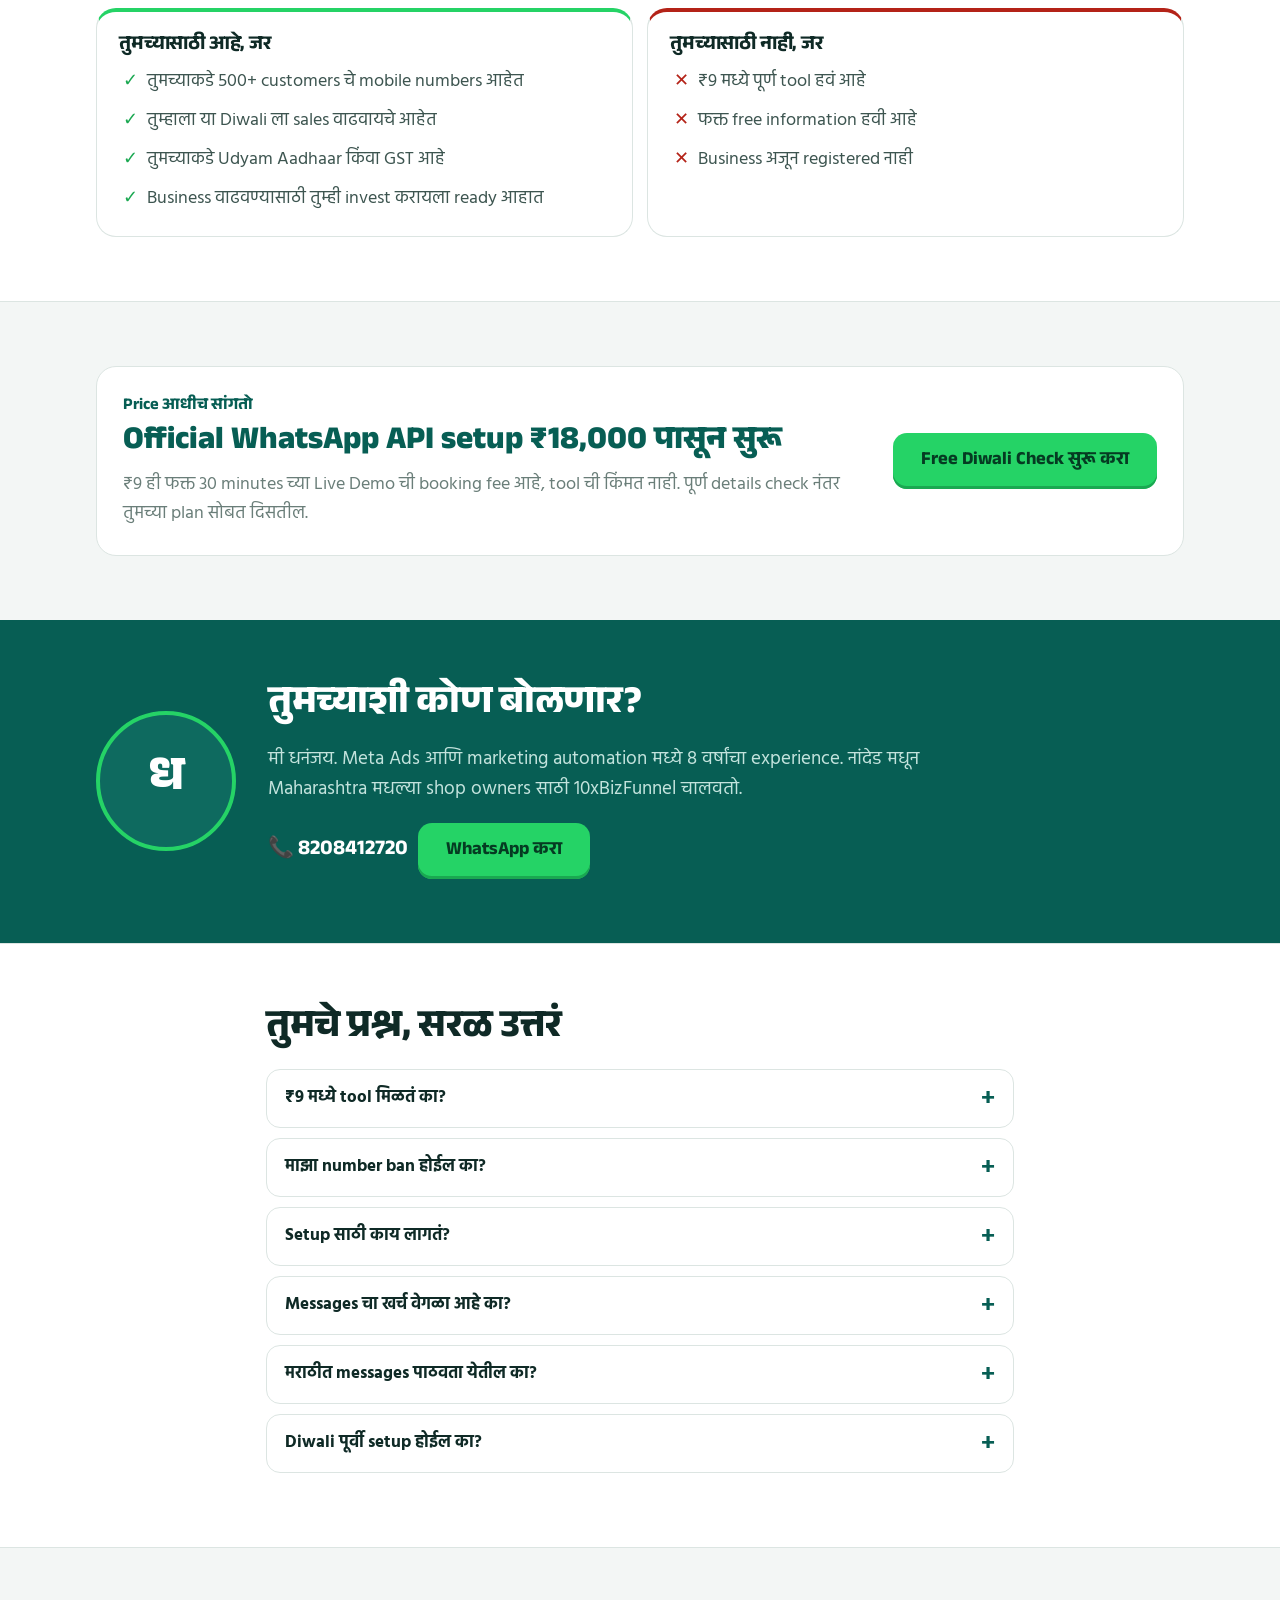
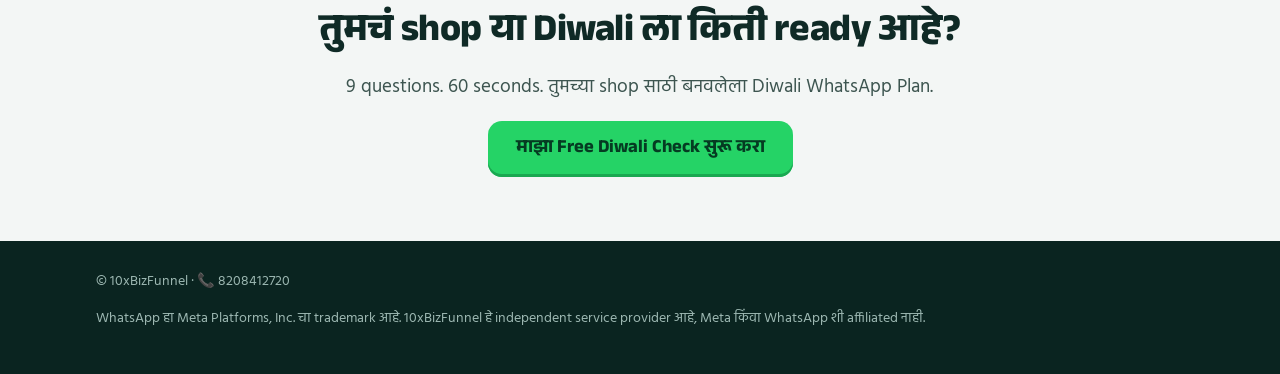
==== commit cd06db37: "Rewrite funnel copy (Marathi + English mix) and redesign as a professional assessment Quiz becomes a" ====
--- a/index.html
+++ b/index.html
@@ -2,13 +2,13 @@
 <html lang="mr">
 <head>
 <meta charset="utf-8">
-<meta name="viewport" content="width=device-width, initial-scale=1">
-<title>दिवाळी WhatsApp Plan | 10xBizFunnel</title>
-<meta name="description" content="ज्वेलर्स, साडी, कपडे, इलेक्ट्रॉनिक्स, फर्निचर आणि होम अप्लायन्सेस दुकानदारांसाठी AI + Official WhatsApp API. 60 सेकंदात तुमचा दिवाळी WhatsApp Plan मिळवा.">
+<meta name="viewport" content="width=device-width, initial-scale=1, viewport-fit=cover">
+<title>Diwali WhatsApp Check | 10xBizFunnel</title>
+<meta name="description" content="Jewellery, Saree, Clothing, Electronics, Furniture आणि Home Appliances shops साठी 60 seconds चा Diwali WhatsApp Check. तुमचं shop किती customers miss करतंय ते बघा आणि free personalized plan मिळवा.">
 <meta name="theme-color" content="#075E54">
 <link rel="preconnect" href="https://fonts.googleapis.com">
 <link rel="preconnect" href="https://fonts.gstatic.com" crossorigin>
-<link href="https://fonts.googleapis.com/css2?family=Baloo+2:wght@600;700;800&family=Mukta:wght@400;500;600;700&display=swap" rel="stylesheet">
+<link href="https://fonts.googleapis.com/css2?family=Anek+Devanagari:wght@600;700;800&family=Hind:wght@400;500;600;700&display=swap" rel="stylesheet">
 <link rel="stylesheet" href="assets/style.css">
 </head>
 <body>
@@ -20,172 +20,171 @@
   </div>
 </header>
 
-<div class="strip">ज्वेलर्स, साडी, कपडे, इलेक्ट्रॉनिक्स, फर्निचर आणि होम अप्लायन्सेस दुकानदारांनो! 🪔</div>
+<div class="strip"><div class="wrap">Jewellery, Saree, Clothing, Electronics, Furniture आणि Home Appliances shop owners साठी 🪔</div></div>
 
 <main>
-  <!-- HERO -->
+  <!-- HERO: message-matches the ad, and the first quiz question starts right here -->
   <section class="hero">
     <div class="wrap hero-grid">
       <div>
-        <h1>दिवाळी ऑफर्स तयार आहेत...<span class="line2">पण ग्राहकांपर्यंत पोहोचणार कशा?</span></h1>
-        <p class="lead">AI + Official WhatsApp API ने तुमच्या दुकानाची दिवाळी मार्केटिंग स्मार्ट करा. 8 सोप्या प्रश्नांची उत्तरं द्या आणि तुमच्या दुकानासाठी खास WhatsApp Plan मिळवा.</p>
-        <div class="hero-cta">
-          <a class="btn" href="quiz.html">माझा दिवाळी Plan शोधा</a>
-          <p class="btn-note">⏱ 60 सेकंद लागतील. Plan मोफत आहे, इथे कुठलंही payment नाही.</p>
-        </div>
-      </div>
-
-      <div class="phone" aria-label="WhatsApp वर ग्राहकाशी संवादाचं उदाहरण">
-        <div class="phone-screen">
-          <div class="phone-head">
-            <span class="av">💍</span>
-            <div><b>तुमचं दुकान</b><small>Business account</small></div>
+        <h1>Diwali offers ready आहेत...<span class="l2">पण customers पर्यंत पोहोचणार कशा?</span></h1>
+        <p class="lead">हा <b>60 seconds चा Diwali WhatsApp Check</b> करा. तुमचं shop WhatsApp वरून किती customers miss करतंय, आणि या Diwali ला ते कसं थांबवायचं, याचा तुमच्या shop साठी बनवलेला plan लगेच मिळेल.</p>
+        <a class="btn" href="quiz.html">माझा Free Diwali Check सुरू करा</a>
+        <ul class="reassure">
+          <li>9 सोपे questions</li>
+          <li>Personalized plan</li>
+          <li>इथे कुठलंही payment नाही</li>
+        </ul>
+      </div>
+
+      <div class="qcard" aria-label="पहिला question">
+        <div class="qcard-head"><b>Diwali WhatsApp Check</b><span>Question 1 / 9</span></div>
+        <div class="qcard-body">
+          <h3>तुमचा business कुठला आहे?</h3>
+          <div class="qgrid">
+            <a class="qopt" href="quiz.html?biz=Jewellery"><span class="ic">💍</span>Jewellery</a>
+            <a class="qopt" href="quiz.html?biz=Saree"><span class="ic">🥻</span>Saree</a>
+            <a class="qopt" href="quiz.html?biz=Clothing"><span class="ic">👕</span>Clothing</a>
+            <a class="qopt" href="quiz.html?biz=Electronics"><span class="ic">📺</span>Electronics</a>
+            <a class="qopt" href="quiz.html?biz=Furniture"><span class="ic">🛋️</span>Furniture</a>
+            <a class="qopt" href="quiz.html?biz=Home%20Appliances"><span class="ic">🧺</span>Home Appliances</a>
           </div>
-          <div class="chat">
-            <div class="bubble out">दिवाळी स्पेशल ऑफर्स! 🎁 नवीन कलेक्शन आले आहे, आजच भेट द्या.<span class="time">10:02</span></div>
-            <div class="bubble in">मंगळसूत्राचं नवीन डिझाईन आहे का? किंमत काय?<span class="time">10:05</span></div>
-            <div class="bubble out">हो! हे 3 डिझाईन बघा. Advance booking वर making charges वर सूट आहे.<span class="time">10:05</span></div>
-            <div class="bubble out">
-              Advance booking
-              <div class="pay"><strong>₹5,000</strong><span>Pay Now</span></div>
-              <span class="time">10:06</span>
-            </div>
-            <div class="bubble in">Payment केलं ✅<span class="time">10:09</span></div>
-            <div class="bubble out">धन्यवाद! 🙏 नेहमी आपल्या सेवेत.<span class="time">10:09</span></div>
-          </div>
-        </div>
-      </div>
-    </div>
-  </section>
-
-  <!-- BUSINESS TILES -->
-  <section class="section section-white">
-    <div class="wrap">
-      <h2 class="center">तुमचा व्यवसाय निवडा</h2>
-      <p class="lead center">त्या व्यवसायासाठी WhatsApp कसा वापरायचा, ते quiz नंतर दाखवू.</p>
-      <div class="tiles">
-        <a class="tile" href="quiz.html?biz=ज्वेलर्स"><span class="ico">💍</span>ज्वेलर्स</a>
-        <a class="tile" href="quiz.html?biz=साडी"><span class="ico">🥻</span>साडी</a>
-        <a class="tile" href="quiz.html?biz=कपडे"><span class="ico">👕</span>कपडे</a>
-        <a class="tile" href="quiz.html?biz=इलेक्ट्रॉनिक्स"><span class="ico">📺</span>इलेक्ट्रॉनिक्स</a>
-        <a class="tile" href="quiz.html?biz=फर्निचर"><span class="ico">🛋️</span>फर्निचर</a>
-        <a class="tile" href="quiz.html?biz=होम अप्लायन्सेस"><span class="ico">🧺</span>होम अप्लायन्सेस</a>
-      </div>
+        </div>
+      </div>
+    </div>
+  </section>
+
+  <!-- PROBLEM: make the leak visible -->
+  <section class="section section-white">
+    <div class="wrap">
+      <h2>Diwali च्या 15 दिवसांत तुमच्या shop मध्ये हे होतं का?</h2>
+      <div class="pains">
+        <div class="pain"><b>रात्री 10 ची inquiry, सकाळी 10 ला reply</b><span>तोपर्यंत customer ने दुसऱ्या shop मधून खरेदी केलेली असते.</span></div>
+        <div class="pain"><b>2,000 जुन्या customers ना offer पाठवायची होती</b><span>पण एकेकाला पाठवताना 50 वरच थांबलात. बाकी 1,950 पर्यंत offer पोहोचलीच नाही.</span></div>
+        <div class="pain"><b>Customers चे chats staff च्या phone वर</b><span>Staff ने job सोडला, आणि त्याच्यासोबत तुमचे customers पण गेले.</span></div>
+        <div class="pain"><b>"बघतो, सांगतो" म्हणणारे परत आलेच नाहीत</b><span>कारण Diwali च्या गर्दीत कोणालाच follow-up करायला वेळ नव्हता.</span></div>
+      </div>
+      <p class="lead">यात तुमच्या मेहनतीची कमी नाही. Personal WhatsApp एवढ्या customers साठी बनलेलंच नाही.</p>
+      <p class="turn">Official WhatsApp API ने हेच सगळं automatic होतं.</p>
     </div>
   </section>
 
   <!-- WHY API -->
   <section class="section">
     <div class="wrap">
-      <h2>WhatsApp API ची गरज का आहे?</h2>
-      <p class="lead">Personal WhatsApp वरून दिवाळीची गर्दी सांभाळता येत नाही. फरक बघा:</p>
-      <table class="compare">
-        <thead>
-          <tr><th></th><th>Personal WhatsApp / Business App</th><th class="us">Official WhatsApp API (10xBizFunnel)</th></tr>
-        </thead>
-        <tbody>
-          <tr><td class="row-label">हजारो ग्राहकांना एकत्र मेसेज</td><td data-k="आत्ता">❌ एकेकाला पाठवावा लागतो</td><td class="us" data-k="API ने">✅ एका click मध्ये</td></tr>
-          <tr><td class="row-label">नंबर ban होण्याची भीती</td><td data-k="आत्ता">⚠️ जास्त</td><td class="us" data-k="API ने">✅ Meta-approved पद्धत, जास्त सुरक्षित</td></tr>
-          <tr><td class="row-label">एकाच नंबरवर सगळा staff</td><td data-k="आत्ता">❌ एकाच फोनवर अडकलेलं</td><td class="us" data-k="API ने">✅ सगळा staff एकत्र reply देतो</td></tr>
-          <tr><td class="row-label">रात्री आलेल्या चौकशीला उत्तर</td><td data-k="आत्ता">❌ सकाळपर्यंत थांबावं लागतं</td><td class="us" data-k="API ने">✅ AI लगेच उत्तर देतो</td></tr>
-          <tr><td class="row-label">Follow-up आणि reminders</td><td data-k="आत्ता">❌ हाताने, अनेकदा विसरतात</td><td class="us" data-k="API ने">✅ आपोआप जातात</td></tr>
-          <tr><td class="row-label">ग्राहकांचा data</td><td data-k="आत्ता">❌ फोनमध्ये विखुरलेला</td><td class="us" data-k="API ने">✅ CRM मध्ये एकाच ठिकाणी</td></tr>
-        </tbody>
-      </table>
+      <h2>Personal WhatsApp vs Official WhatsApp API</h2>
+      <p class="lead">दोन्ही WhatsApp च आहेत. पण Diwali सारख्या season मध्ये फरक इथे पडतो:</p>
+      <div class="table-scroll">
+        <table class="compare">
+          <thead>
+            <tr><th></th><th>Personal WhatsApp / Business App</th><th class="us">Official WhatsApp API (10xBizFunnel)</th></tr>
+          </thead>
+          <tbody>
+            <tr><td class="row-label">हजारो customers ना एकत्र offer</td><td data-k="आत्ता">❌ एकेकाला पाठवावी लागते</td><td class="us" data-k="API ने">✅ एका click मध्ये सगळ्यांना</td></tr>
+            <tr><td class="row-label">Number ban होण्याचा risk</td><td data-k="आत्ता">⚠️ Bulk पाठवलं तर जास्त</td><td class="us" data-k="API ने">✅ Meta-approved पद्धत, खूप सुरक्षित</td></tr>
+            <tr><td class="row-label">सगळा staff एकाच number वर</td><td data-k="आत्ता">❌ एकाच phone मध्ये अडकलेलं</td><td class="us" data-k="API ने">✅ Multiple staff एकत्र reply देतात</td></tr>
+            <tr><td class="row-label">रात्रीच्या inquiry ला reply</td><td data-k="आत्ता">❌ सकाळपर्यंत wait</td><td class="us" data-k="API ने">✅ AI लगेच reply देतो</td></tr>
+            <tr><td class="row-label">Follow-up आणि reminders</td><td data-k="आत्ता">❌ Manual, अनेकदा विसरतात</td><td class="us" data-k="API ने">✅ Automatic</td></tr>
+            <tr><td class="row-label">Customers चा data</td><td data-k="आत्ता">❌ Phones मध्ये विखुरलेला</td><td class="us" data-k="API ने">✅ एकाच CRM मध्ये, तुमच्या ताब्यात</td></tr>
+          </tbody>
+        </table>
+      </div>
     </div>
   </section>
 
   <!-- CONTROL -->
   <section class="section section-white">
     <div class="wrap">
-      <h2>सगळं एकाच ठिकाणी. Control तुमच्या हातात.</h2>
+      <h2>सगळं एकाच ठिकाणी. Control पूर्ण तुमच्या हातात.</h2>
+      <p class="lead">आज तुमचे customers staff च्या phones, diary आणि billing software मध्ये विखुरलेले आहेत. उद्या ते एकाच dashboard वर असतील.</p>
       <div class="pillars">
-        <div class="pillar"><div class="ico">🗂️</div><h3>तुमचा data, तुमच्या मालकीचा</h3><p>सगळे ग्राहक, त्यांची खरेदी आणि चौकशी एकाच CRM मध्ये. Staff बदलला तरी ग्राहक तुमचेच राहतात.</p></div>
-        <div class="pillar"><div class="ico">👥</div><h3>एक नंबर, संपूर्ण Staff</h3><p>कोणी कुठल्या ग्राहकाला काय उत्तर दिलं, ते सगळं तुम्हाला एका screen वर दिसतं.</p></div>
-        <div class="pillar"><div class="ico">🎯</div><h3>मार्केटिंग तुमच्या हातात</h3><p>ऑफर कधी आणि कोणाला पाठवायची ते तुम्ही ठरवा. दरवेळी कुणावर अवलंबून राहायची गरज नाही.</p></div>
-      </div>
-    </div>
-  </section>
-
-  <!-- FEATURES -->
-  <section class="section">
-    <div class="wrap">
-      <h2>दिवाळीसाठी काय काय मिळेल?</h2>
+        <div class="pillar"><div class="ic">🗂️</div><h3>Customers तुमचे, कायमचे</h3><p>सगळे customers, त्यांची खरेदी आणि inquiries एकाच CRM मध्ये. Staff बदलला तरी customers तुमच्याकडेच राहतात.</p></div>
+        <div class="pillar"><div class="ic">👥</div><h3>एक number, पूर्ण staff</h3><p>कोणी कुठल्या customer ला काय reply दिला, ते तुम्ही एका screen वर बघू शकता.</p></div>
+        <div class="pillar"><div class="ic">🎯</div><h3>Marketing तुमच्या हातात</h3><p>कुठली offer, कधी, कोणाला पाठवायची हे तुम्ही ठरवता. दरवेळी कोणावर अवलंबून राहायची गरज नाही.</p></div>
+      </div>
+    </div>
+  </section>
+
+  <!-- FEATURES (same as ad) -->
+  <section class="section">
+    <div class="wrap">
+      <h2>तुमच्या shop ला Diwali साठी काय मिळेल</h2>
       <div class="features">
-        <div class="feature"><span class="ico">🤖</span><div><b>ग्राहकांच्या चौकशींना AI Reply</b><span>रात्री 11 वाजता आलेल्या चौकशीलाही लगेच उत्तर</span></div></div>
-        <div class="feature"><span class="ico">🔗</span><div><b>WhatsApp वर Payment Links</b><span>Advance booking चे पैसे WhatsApp वरच</span></div></div>
-        <div class="feature"><span class="ico">🪔</span><div><b>जुन्या ग्राहकांना दिवाळी ऑफर्स पाठवा</b><span>एका click मध्ये हजारो जुन्या ग्राहकांपर्यंत</span></div></div>
-        <div class="feature"><span class="ico">🎧</span><div><b>Automated Customer Support</b><span>Timing, पत्ता, stock चे प्रश्न आपोआप सुटतील</span></div></div>
-        <div class="feature"><span class="ico">📣</span><div><b>Official WhatsApp Bulk Campaigns</b><span>Meta-approved पद्धतीने, नंबर ban होण्याची भीती कमी</span></div></div>
-        <div class="feature"><span class="ico">⭐</span><div><b>Google Review Requests</b><span>खरेदीनंतर review मागणारा मेसेज आपोआप</span></div></div>
-        <div class="feature"><span class="ico">🎯</span><div><b>Interested ग्राहकांना Auto Follow-ups</b><span>"बघतो" म्हणणाऱ्यांना आपोआप आठवण</span></div></div>
-        <div class="feature"><span class="ico">🗄️</span><div><b>Customer Database + CRM</b><span>सगळे ग्राहक, त्यांची खरेदी एकाच ठिकाणी</span></div></div>
-        <div class="feature"><span class="ico">🎂</span><div><b>Birthday Wishes व Important Reminders</b><span>वाढदिवस, anniversary ला आपोआप शुभेच्छा</span></div></div>
-        <div class="feature"><span class="ico">👥</span><div><b>एक WhatsApp नंबर, संपूर्ण Staff</b><span>सगळा staff एकाच नंबरवरून reply देईल</span></div></div>
-      </div>
+        <div class="feature"><span class="ic">🤖</span><div><b>Customers च्या inquiries ना AI Reply</b><span>रात्री 11 वाजता आलेल्या inquiry ला पण लगेच उत्तर</span></div></div>
+        <div class="feature"><span class="ic">🔗</span><div><b>WhatsApp वर Payment Links</b><span>Advance booking चे पैसे WhatsApp वरच collect करा</span></div></div>
+        <div class="feature"><span class="ic">🪔</span><div><b>जुन्या customers ना Diwali offers</b><span>एका click मध्ये हजारो जुन्या customers पर्यंत</span></div></div>
+        <div class="feature"><span class="ic">🎧</span><div><b>Automated Customer Support</b><span>Timing, address, stock चे प्रश्न automatic सुटतात</span></div></div>
+        <div class="feature"><span class="ic">📣</span><div><b>Official WhatsApp Bulk Campaigns</b><span>Meta-approved पद्धतीने, ban चा risk कमी</span></div></div>
+        <div class="feature"><span class="ic">⭐</span><div><b>Google Review Requests</b><span>खरेदीनंतर review मागणारा message automatic</span></div></div>
+        <div class="feature"><span class="ic">🎯</span><div><b>Interested customers ना Auto Follow-ups</b><span>"बघतो" म्हणणाऱ्यांना automatic reminder</span></div></div>
+        <div class="feature"><span class="ic">🗄️</span><div><b>Customer Database + CRM</b><span>सगळे customers आणि त्यांची खरेदी एकाच ठिकाणी</span></div></div>
+        <div class="feature"><span class="ic">🎂</span><div><b>Birthday Wishes व Important Reminders</b><span>Birthday, anniversary ला automatic wishes</span></div></div>
+        <div class="feature"><span class="ic">👥</span><div><b>एक WhatsApp number, संपूर्ण Staff</b><span>सगळा staff एकाच number वरून reply देतो</span></div></div>
+      </div>
+      <p class="center" style="margin-top:26px"><a class="btn" href="quiz.html">माझ्या shop साठी काय best आहे ते बघा</a></p>
     </div>
   </section>
 
   <!-- FIT -->
   <section class="section section-white">
     <div class="wrap">
-      <h2>हे कोणासाठी आहे, आणि कोणासाठी नाही</h2>
-      <p class="lead">आम्ही प्रामाणिकपणे सांगतो, म्हणजे तुमचा आणि आमचा वेळ वाचेल.</p>
+      <h2>हे सगळ्यांसाठी नाही</h2>
+      <p class="lead">आम्ही आधीच clear सांगतो, म्हणजे तुमचा आणि आमचा वेळ वाचेल.</p>
       <div class="fit">
         <div class="fit-col yes">
-          <h3>हे तुमच्यासाठी आहे, जर</h3>
+          <h3>तुमच्यासाठी आहे, जर</h3>
           <ul>
-            <li>तुमच्याकडे 500+ ग्राहकांचे मोबाईल नंबर आहेत</li>
-            <li>तुम्हाला या दिवाळीत विक्री वाढवायची आहे</li>
+            <li>तुमच्याकडे 500+ customers चे mobile numbers आहेत</li>
+            <li>तुम्हाला या Diwali ला sales वाढवायचे आहेत</li>
             <li>तुमच्याकडे Udyam Aadhaar किंवा GST आहे</li>
-            <li>तुम्ही मार्केटिंगसाठी गुंतवणूक करायला तयार आहात</li>
+            <li>Business वाढवण्यासाठी तुम्ही invest करायला ready आहात</li>
           </ul>
         </div>
         <div class="fit-col no">
-          <h3>हे तुमच्यासाठी नाही, जर</h3>
+          <h3>तुमच्यासाठी नाही, जर</h3>
           <ul>
-            <li>तुम्हाला ₹9 मध्ये पूर्ण tool हवं आहे</li>
-            <li>तुम्हाला फक्त free माहिती हवी आहे</li>
-            <li>तुमचा व्यवसाय registered नाही</li>
+            <li>₹9 मध्ये पूर्ण tool हवं आहे</li>
+            <li>फक्त free information हवी आहे</li>
+            <li>Business अजून registered नाही</li>
           </ul>
         </div>
       </div>
     </div>
   </section>
 
-  <!-- PRICE NOTE -->
+  <!-- PRICE TRANSPARENCY -->
   <section class="section">
     <div class="wrap">
       <div class="price-note">
         <div>
-          <h2 style="margin-bottom:.3em">किंमत आधीच स्पष्ट सांगतो</h2>
-          <p class="big">Official WhatsApp API setup <span data-cfg="priceBasic"></span> पासून</p>
-          <p style="margin:.5em 0 0;color:var(--muted)">₹9 ही फक्त Live Demo booking fee आहे, tool ची किंमत नाही. पूर्ण तपशील quiz नंतर तुमच्या Plan सोबत दिसेल.</p>
-        </div>
-        <a class="btn" href="quiz.html">माझा दिवाळी Plan शोधा</a>
+          <p class="kicker">Price आधीच सांगतो</p>
+          <p class="big">Official WhatsApp API setup <span data-cfg="priceBasic"></span> पासून सुरू</p>
+          <p class="muted" style="margin:.5em 0 0">₹9 ही फक्त 30 minutes च्या Live Demo ची booking fee आहे, tool ची किंमत नाही. पूर्ण details check नंतर तुमच्या plan सोबत दिसतील.</p>
+        </div>
+        <a class="btn" href="quiz.html">Free Diwali Check सुरू करा</a>
       </div>
     </div>
   </section>
 
   <!-- FOUNDER -->
-  <section class="section section-teal">
+  <section class="section section-brand">
     <div class="wrap founder">
       <div class="founder-photo" data-founder-photo></div>
       <div>
-        <h2>कोण आहोत आम्ही?</h2>
-        <p class="lead">मी <span data-cfg="founderName"></span>. Meta Ads आणि marketing automation मध्ये 8 वर्षांचा अनुभव. <span data-cfg="founderCity"></span>मधून महाराष्ट्रातील दुकानदारांसाठी 10xBizFunnel चालवतो.</p>
+        <h2>तुमच्याशी कोण बोलणार?</h2>
+        <p class="lead">मी <span data-cfg="founderName"></span>. Meta Ads आणि marketing automation मध्ये 8 वर्षांचा experience. <span data-cfg="founderCity"></span> मधून Maharashtra मधल्या shop owners साठी 10xBizFunnel चालवतो.</p>
         <div class="contact-row">
-          <a class="btn btn-ghost" data-call href="#">📞 Call करा</a>
+          <span class="phone-text">📞 <span data-cfg="phone"></span></span>
           <a class="btn" data-wa href="#">WhatsApp करा</a>
         </div>
       </div>
     </div>
   </section>
 
-  <!-- TESTIMONIALS (only shown when real ones are added in config.js) -->
+  <!-- TESTIMONIALS: shown only when real ones are added in config.js -->
   <section class="section" data-testimonials>
     <div class="wrap">
-      <h2>आमचे ग्राहक काय म्हणतात</h2>
+      <h2>Shop owners काय म्हणतात</h2>
       <div class="testis"></div>
     </div>
   </section>
@@ -193,34 +192,34 @@
   <!-- FAQ -->
   <section class="section section-white">
     <div class="wrap narrow faq">
-      <h2>नेहमी विचारले जाणारे प्रश्न</h2>
-      <details><summary>₹9 मध्ये tool मिळतं का?</summary><p>नाही. ₹9 फक्त 30 मिनिटांच्या Live Demo ची booking fee आहे. Tool <span data-cfg="priceBasic"></span> पासून सुरू होतं.</p></details>
-      <details><summary>माझा नंबर ban होईल का?</summary><p>Official WhatsApp API ही Meta ची मान्यताप्राप्त पद्धत आहे. Personal WhatsApp वरून bulk मेसेज पाठवण्यापेक्षा ही खूप सुरक्षित आहे. फक्त Meta चे नियम पाळून मेसेज पाठवावे लागतात, ते आम्ही शिकवतो.</p></details>
-      <details><summary>Setup साठी काय लागतं?</summary><p>तुमचा Udyam Aadhaar. तो मिळाल्यावर आम्ही तुमचा WhatsApp API setup करून देतो.</p></details>
-      <details><summary>मेसेजचा खर्च वेगळा लागतो का?</summary><p>हो. Meta चे message charges वेगळे लागतात, तुम्ही जितके मेसेज पाठवाल तितकेच. Demo मध्ये याचा अंदाज समजावून सांगू.</p></details>
-      <details><summary>मराठीत मेसेज पाठवता येतील का?</summary><p>हो, मराठी, हिंदी, इंग्रजी कुठल्याही भाषेत.</p></details>
-      <details><summary>दिवाळीपूर्वी setup होईल का?</summary><p>Meta verification ला काही दिवस लागतात. म्हणून जितक्या लवकर demo book कराल, तितकं चांगलं.</p></details>
+      <h2>तुमचे प्रश्न, सरळ उत्तरं</h2>
+      <details><summary>₹9 मध्ये tool मिळतं का?</summary><p>नाही. ₹9 फक्त 30 minutes च्या Live Demo ची booking fee आहे. Tool <span data-cfg="priceBasic"></span> पासून सुरू होतं. ही fee फक्त serious shop owners यावेत म्हणून ठेवली आहे.</p></details>
+      <details><summary>माझा number ban होईल का?</summary><p>Official WhatsApp API ही Meta ची approved पद्धत आहे. Personal WhatsApp वरून bulk पाठवण्यापेक्षा खूप सुरक्षित. Meta चे rules कसे follow करायचे ते आम्ही शिकवतो.</p></details>
+      <details><summary>Setup साठी काय लागतं?</summary><p>तुमचा Udyam Aadhaar. तो मिळाला की आम्ही तुमचा WhatsApp API setup करून देतो.</p></details>
+      <details><summary>Messages चा खर्च वेगळा आहे का?</summary><p>हो. Meta चे message charges वेगळे लागतात, जितके messages पाठवाल तितकेच. तुमच्या customers च्या संख्येनुसार अंदाज demo मध्ये काढून देऊ.</p></details>
+      <details><summary>मराठीत messages पाठवता येतील का?</summary><p>हो. मराठी, हिंदी, English, कुठल्याही भाषेत.</p></details>
+      <details><summary>Diwali पूर्वी setup होईल का?</summary><p>Meta verification ला काही दिवस लागतात. म्हणून जितक्या लवकर demo book कराल, तितकं Diwali साठी चांगलं.</p></details>
     </div>
   </section>
 
   <!-- FINAL CTA -->
   <section class="section">
     <div class="wrap narrow center">
-      <h2>तुमचा Festive WhatsApp Marketing Plan मिळवा</h2>
-      <p class="lead">8 प्रश्न. 60 सेकंद. तुमच्या दुकानासाठी खास Plan.</p>
-      <a class="btn" href="quiz.html">माझा दिवाळी Plan शोधा</a>
+      <h2>तुमचं shop या Diwali ला किती ready आहे?</h2>
+      <p class="lead" style="margin-inline:auto">9 questions. 60 seconds. तुमच्या shop साठी बनवलेला Diwali WhatsApp Plan.</p>
+      <a class="btn" href="quiz.html">माझा Free Diwali Check सुरू करा</a>
     </div>
   </section>
 </main>
 
 <footer class="footer">
   <div class="wrap">
-    <p>© 10xBizFunnel · <a data-call href="#">📞 <span data-cfg="phone"></span></a></p>
-    <p>WhatsApp हा Meta Platforms, Inc. चा trademark आहे. 10xBizFunnel हे स्वतंत्र service provider आहे, Meta किंवा WhatsApp शी संलग्न नाही.</p>
+    <p>© 10xBizFunnel · 📞 <span data-cfg="phone"></span></p>
+    <p>WhatsApp हा Meta Platforms, Inc. चा trademark आहे. 10xBizFunnel हे independent service provider आहे, Meta किंवा WhatsApp शी affiliated नाही.</p>
   </div>
 </footer>
 
-<div class="sticky-cta"><a class="btn" href="quiz.html">माझा दिवाळी Plan शोधा</a></div>
+<div class="sticky-cta"><a class="btn" href="quiz.html">माझा Free Diwali Check सुरू करा</a></div>
 
 <script src="assets/config.js"></script>
 <script src="assets/common.js"></script>
--- a/assets/style.css
+++ b/assets/style.css
@@ -1,28 +1,36 @@
-/* 10xBizFunnel — WhatsApp Smart Funnel
-   Look: the page is a WhatsApp conversation. Teal header, wallpaper-beige
-   background, chat bubbles carry the copy. Diwali gold only as a small accent. */
+/* 10xBizFunnel — WhatsApp API Smart Funnel
+   Layout concept: a professional "shop diagnostic" — clean white report surfaces on a
+   pale green-grey ground, deep WhatsApp teal for authority, WhatsApp green only for
+   action, a small Diwali gold for offers/urgency. The quiz is a one-question-per-screen
+   assessment, not a chat. */
 
 :root {
-  --teal-dark: #075E54;
-  --teal: #128C7E;
-  --green: #25D366;
-  --green-press: #1DA851;
-  --wall: #ECE5DD;
-  --bubble-out: #DCF8C6;
-  --bubble-in: #FFFFFF;
-  --ink: #111B21;
-  --muted: #54656F;
-  --line: #D1D7DB;
-  --diya: #E8A317;
-  --diya-soft: #FFF4D6;
-  --danger: #C0392B;
-
-  --font-head: "Baloo 2", "Mukta", system-ui, sans-serif;
-  --font-body: "Mukta", system-ui, sans-serif;
-
-  --r-bubble: 14px;
-  --r-btn: 999px;
-  --shadow-bubble: 0 1px 0.5px rgba(11, 20, 26, 0.13);
+  --bg: #F3F6F5;
+  --surface: #FFFFFF;
+  --ink: #0F2A26;
+  --ink-2: #3D5550;
+  --muted: #6A7E79;
+  --line: #DCE5E2;
+  --brand: #075E54;
+  --brand-2: #0B4A43;
+  --accent: #25D366;
+  --accent-press: #1AA851;
+  --accent-ink: #053B22;
+  --tint: #E8F6EE;
+  --gold: #B87A06;
+  --gold-soft: #FFF5DD;
+  --gold-line: #EED596;
+  --danger: #B42318;
+  --danger-soft: #FEF0EE;
+
+  --font-display: "Anek Devanagari", "Hind", system-ui, sans-serif;
+  --font-body: "Hind", "Noto Sans Devanagari", system-ui, sans-serif;
+
+  --r-sm: 10px;
+  --r-md: 14px;
+  --r-lg: 20px;
+  --shadow: 0 1px 2px rgba(15, 42, 38, 0.06), 0 8px 24px -12px rgba(15, 42, 38, 0.18);
+  color-scheme: light;
 }
 
 * { box-sizing: border-box; }
@@ -31,246 +39,214 @@
   html { scroll-behavior: auto; }
   *, *::before, *::after { animation: none !important; transition: none !important; }
 }
-
 body {
-  margin: 0;
-  font-family: var(--font-body);
-  font-size: 18px;
-  line-height: 1.6;
-  color: var(--ink);
-  background-color: var(--wall);
-  /* subtle doodle-like dot wallpaper, like a chat background */
-  background-image: radial-gradient(rgba(7, 94, 84, 0.06) 1.2px, transparent 1.2px);
-  background-size: 22px 22px;
-}
-
+  margin: 0; background: var(--bg); color: var(--ink);
+  font-family: var(--font-body); font-size: 18px; line-height: 1.6;
+}
 img { max-width: 100%; display: block; }
-a { color: var(--teal-dark); }
-:focus-visible { outline: 3px solid var(--diya); outline-offset: 2px; border-radius: 6px; }
-
-h1, h2, h3 { font-family: var(--font-head); line-height: 1.2; margin: 0 0 0.5em; color: var(--ink); }
-h1 { font-size: clamp(2rem, 6.4vw, 3.4rem); font-weight: 800; }
-h2 { font-size: clamp(1.55rem, 4.6vw, 2.3rem); font-weight: 800; }
-h3 { font-size: 1.2rem; font-weight: 700; }
+a { color: var(--brand); }
+:focus-visible { outline: 3px solid var(--gold); outline-offset: 2px; border-radius: 6px; }
+
+h1, h2, h3 { font-family: var(--font-display); color: var(--ink); margin: 0 0 .45em; text-wrap: balance; letter-spacing: -0.01em; }
+h1 { font-size: clamp(2.05rem, 6vw, 3.5rem); line-height: 1.08; font-weight: 800; }
+h2 { font-size: clamp(1.6rem, 4.2vw, 2.4rem); line-height: 1.15; font-weight: 750; }
+h3 { font-size: 1.22rem; line-height: 1.3; font-weight: 700; }
 p { margin: 0 0 1em; }
 
-.wrap { max-width: 1080px; margin: 0 auto; padding: 0 16px; }
-.narrow { max-width: 760px; }
-
-/* ---------- Top bar (like a WhatsApp chat header) ---------- */
-.topbar {
-  position: sticky; top: 0; z-index: 20;
-  background: var(--teal-dark); color: #fff;
-}
-.topbar .wrap { display: flex; align-items: center; gap: 12px; min-height: 60px; }
-.brand { display: flex; align-items: center; gap: 10px; color: #fff; text-decoration: none; }
-.brand-mark {
-  width: 38px; height: 38px; border-radius: 50%;
-  background: var(--green); color: var(--teal-dark);
-  display: grid; place-items: center;
-  font-family: var(--font-head); font-weight: 800; font-size: 0.95rem;
-}
-.brand-name { font-family: var(--font-head); font-weight: 700; font-size: 1.15rem; line-height: 1.1; }
-.brand-sub { display: block; font-family: var(--font-body); font-weight: 400; font-size: 0.8rem; opacity: 0.85; }
+.wrap {
+  max-width: 1120px; margin: 0 auto;
+  padding-left: max(16px, env(safe-area-inset-left, 0px));
+  padding-right: max(16px, env(safe-area-inset-right, 0px));
+}
+.narrow { max-width: 780px; }
+.center { text-align: center; }
+.muted { color: var(--muted); }
+
+/* ---------- Header ---------- */
+.topbar { position: sticky; top: env(safe-area-inset-top, 0px); z-index: 20; background: var(--surface); border-bottom: 1px solid var(--line); }
+.topbar .wrap { display: flex; align-items: center; gap: 12px; min-height: 64px; }
+.brand { display: flex; align-items: center; gap: 10px; color: var(--ink); text-decoration: none; }
+.brand-mark { width: 38px; height: 38px; border-radius: 10px; background: var(--brand); color: #fff;
+  display: grid; place-items: center; font-family: var(--font-display); font-weight: 800; font-size: .95rem; }
+.brand-name { font-family: var(--font-display); font-weight: 800; font-size: 1.15rem; line-height: 1.05; }
+.brand-sub { display: block; font-family: var(--font-body); font-weight: 500; font-size: .78rem; color: var(--muted); }
 .brand img { height: 38px; width: auto; }
-.topbar .call { margin-left: auto; color: #fff; text-decoration: none; font-weight: 600; font-size: 0.95rem;
-  display: inline-flex; align-items: center; gap: 6px; padding: 6px 12px; border-radius: var(--r-btn);
-  border: 1px solid rgba(255,255,255,0.35); }
-
-/* ---------- Strip ---------- */
-.strip {
-  background: var(--diya-soft); color: #5B3B00; text-align: center;
-  font-weight: 600; font-size: 0.98rem; padding: 8px 16px;
-  border-bottom: 1px solid #F1D99A;
-}
+.topbar .call { margin-left: auto; color: var(--brand); text-decoration: none; font-weight: 600; font-size: .95rem;
+  padding: 6px 14px; border-radius: 999px; border: 1px solid var(--line); white-space: nowrap; }
+
+.strip { background: var(--brand); color: #E6F4F1; text-align: center; font-weight: 500; font-size: .95rem;
+  padding-block: 8px; }
 
 /* ---------- Buttons ---------- */
 .btn {
   display: inline-flex; align-items: center; justify-content: center; gap: 10px;
-  font-family: var(--font-head); font-weight: 700; font-size: 1.15rem;
-  min-height: 56px; padding: 12px 28px; border-radius: var(--r-btn);
-  background: var(--green); color: #05371F; text-decoration: none; border: 0; cursor: pointer;
-  box-shadow: 0 4px 0 var(--green-press);
-  transition: transform 0.08s ease, box-shadow 0.08s ease;
-}
-.btn:hover { background: #2EE072; }
-.btn:active { transform: translateY(3px); box-shadow: 0 1px 0 var(--green-press); }
+  font-family: var(--font-display); font-weight: 700; font-size: 1.15rem; line-height: 1.2;
+  min-height: 56px; padding: 12px 28px; border-radius: var(--r-md);
+  background: var(--accent); color: var(--accent-ink); text-decoration: none; border: 0; cursor: pointer;
+  box-shadow: inset 0 -3px 0 var(--accent-press);
+  transition: background .15s ease, transform .08s ease;
+}
+.btn:hover { background: #2FDD71; }
+.btn:active { transform: translateY(1px); }
+.btn[disabled] { opacity: .7; cursor: progress; }
 .btn-block { width: 100%; }
-.btn-dark { background: var(--teal-dark); color: #fff; box-shadow: 0 4px 0 #04423B; }
-.btn-dark:hover { background: #0A6D62; }
-.btn-ghost { background: #fff; color: var(--teal-dark); box-shadow: 0 4px 0 var(--line); }
-.btn-note { font-size: 0.92rem; color: var(--muted); margin-top: 10px; }
-
-/* ---------- Chat bubbles ---------- */
-.chat { display: flex; flex-direction: column; gap: 8px; }
-.bubble {
-  position: relative; max-width: 88%;
-  padding: 8px 12px 6px; border-radius: var(--r-bubble);
-  box-shadow: var(--shadow-bubble); font-size: 1.02rem; line-height: 1.45;
-}
-.bubble .time { display: block; text-align: right; font-size: 0.72rem; color: var(--muted); margin-top: 2px; }
-.bubble.in { align-self: flex-start; background: var(--bubble-in); border-top-left-radius: 4px; }
-.bubble.out { align-self: flex-end; background: var(--bubble-out); border-top-right-radius: 4px; }
-.bubble.out .time::after { content: " ✓✓"; color: #53BDEB; }
-.bubble .pay {
-  margin-top: 6px; border: 1px solid var(--line); border-radius: 10px; padding: 8px 10px; background: #F7F8FA;
-}
-.bubble .pay strong { display: block; font-size: 1.1rem; }
-.bubble .pay span { color: var(--teal); font-weight: 700; }
+.btn-dark { background: var(--brand); color: #fff; box-shadow: inset 0 -3px 0 var(--brand-2); }
+.btn-dark:hover { background: #0A6B60; }
+.btn-line { background: var(--surface); color: var(--brand); box-shadow: inset 0 0 0 1.5px var(--line); }
+.btn-line:hover { background: var(--tint); }
+.reassure { display: flex; flex-wrap: wrap; gap: 6px 18px; margin: 14px 0 0; padding: 0; list-style: none; color: var(--ink-2); font-size: .95rem; }
+.reassure li::before { content: "✓ "; color: var(--accent-press); font-weight: 700; }
 
 /* ---------- Sections ---------- */
-.section { padding: 56px 0; }
-.section-white { background: #fff; }
-.section-teal { background: var(--teal-dark); color: #E9F5F3; }
-.section-teal h2, .section-teal h3 { color: #fff; }
-.lead { font-size: 1.15rem; color: var(--muted); }
-.section-teal .lead { color: #C9E7E2; }
-.center { text-align: center; }
+.section { padding-block: 64px; }
+.section-white { background: var(--surface); border-block: 1px solid var(--line); }
+.section-brand { background: var(--brand); color: #D8EEEA; }
+.section-brand h2, .section-brand h3 { color: #fff; }
+.lead { font-size: 1.16rem; color: var(--ink-2); max-width: 40em; }
+.section-brand .lead { color: #C3E3DD; }
+.kicker { font-family: var(--font-display); font-weight: 700; color: var(--brand); font-size: 1.02rem; margin-bottom: .4em; }
 
 /* ---------- Hero ---------- */
-.hero { padding: 36px 0 48px; }
-.hero-grid { display: grid; gap: 32px; align-items: center; }
-@media (min-width: 900px) { .hero-grid { grid-template-columns: 1.1fr 0.9fr; } }
-.hero h1 { margin-bottom: 0.35em; }
-.hero h1 .line2 { display: block; color: var(--teal-dark); }
-.hero .lead { color: #33434C; max-width: 34em; }
-.hero-cta { margin-top: 22px; }
-
-.phone {
-  max-width: 340px; margin: 0 auto; border-radius: 34px; padding: 10px;
-  background: #1F2C33; box-shadow: 0 30px 60px -20px rgba(7, 94, 84, 0.45);
-}
-.phone-screen { border-radius: 26px; overflow: hidden; background: var(--wall);
-  background-image: radial-gradient(rgba(7, 94, 84, 0.07) 1.2px, transparent 1.2px); background-size: 18px 18px; }
-.phone-head { background: var(--teal-dark); color: #fff; display: flex; gap: 10px; align-items: center; padding: 12px 14px; }
-.phone-head .av { width: 34px; height: 34px; border-radius: 50%; background: var(--diya-soft); display: grid; place-items: center; font-size: 1.1rem; }
-.phone-head b { display: block; font-size: 0.98rem; line-height: 1.1; }
-.phone-head small { opacity: 0.8; font-size: 0.75rem; }
-.phone .chat { padding: 14px 10px 18px; min-height: 360px; }
-.phone .bubble { font-size: 0.95rem; }
-
-/* ---------- Business tiles ---------- */
-.tiles { display: grid; grid-template-columns: repeat(3, 1fr); gap: 10px; }
-@media (min-width: 760px) { .tiles { grid-template-columns: repeat(6, 1fr); } }
-.tile {
-  background: #fff; border-radius: 14px; padding: 14px 6px 10px; text-align: center;
-  text-decoration: none; color: var(--ink); font-weight: 600; font-size: 0.98rem;
-  border: 1px solid var(--line);
-}
-.tile .ico { font-size: 1.9rem; display: block; line-height: 1.2; margin-bottom: 4px; }
-.tile:hover { border-color: var(--green); }
+.hero { padding-block: 44px 56px; }
+.hero-grid { display: grid; gap: 36px; align-items: center; }
+@media (min-width: 940px) { .hero-grid { grid-template-columns: 1.15fr .85fr; } }
+.hero-grid > * { min-width: 0; }
+.hero h1 .l2 { display: block; color: var(--brand); }
+.hero .lead { margin-top: 14px; }
+
+/* Quiz teaser card in hero */
+.qcard { background: var(--surface); border-radius: var(--r-lg); box-shadow: var(--shadow); border: 1px solid var(--line); overflow: hidden; }
+.qcard-head { display: flex; justify-content: space-between; align-items: center; gap: 10px; padding: 14px 18px; border-bottom: 1px solid var(--line); font-size: .9rem; color: var(--muted); }
+.qcard-head b { color: var(--brand); font-family: var(--font-display); font-size: 1rem; }
+.qcard-body { padding: 18px; }
+.qcard-body h3 { font-size: 1.35rem; margin-bottom: 12px; }
+.qgrid { display: grid; grid-template-columns: 1fr 1fr; gap: 8px; }
+.qopt { display: flex; align-items: center; gap: 10px; text-decoration: none; color: var(--ink); font-weight: 600; font-size: 1rem;
+  border: 1.5px solid var(--line); border-radius: var(--r-sm); padding: 10px 12px; min-height: 48px; background: var(--surface); }
+.qopt:hover { border-color: var(--accent); background: var(--tint); }
+.qopt .ic { font-size: 1.2rem; }
+
+/* ---------- Pain list ---------- */
+.pains { display: grid; gap: 12px; margin: 22px 0; }
+@media (min-width: 820px) { .pains { grid-template-columns: 1fr 1fr; } }
+.pain { background: var(--surface); border: 1px solid var(--line); border-left: 4px solid var(--danger); border-radius: var(--r-md); padding: 16px 18px; }
+.pain b { display: block; font-family: var(--font-display); font-size: 1.1rem; margin-bottom: 2px; }
+.pain span { color: var(--ink-2); }
+.turn { font-family: var(--font-display); font-size: clamp(1.3rem, 3.4vw, 1.75rem); font-weight: 750; color: var(--brand); margin: 28px 0 0; }
 
 /* ---------- Compare table ---------- */
-.compare { width: 100%; border-collapse: separate; border-spacing: 0; background: #fff; border-radius: 16px; overflow: hidden;
-  border: 1px solid var(--line); font-size: 1rem; }
-.compare th, .compare td { padding: 12px 12px; text-align: left; vertical-align: top; border-bottom: 1px solid #EEF1F3; }
-.compare thead th { font-family: var(--font-head); font-size: 1.02rem; background: #F4F6F7; }
-.compare thead th.us { background: var(--teal-dark); color: #fff; }
-.compare td.us { background: #F2FBF5; font-weight: 600; }
+.table-scroll { overflow-x: auto; }
+.compare { width: 100%; border-collapse: separate; border-spacing: 0; background: var(--surface); border-radius: var(--r-lg); overflow: hidden; border: 1px solid var(--line); font-size: 1rem; }
+.compare th, .compare td { padding: 14px; text-align: left; vertical-align: top; border-bottom: 1px solid var(--line); }
+.compare thead th { font-family: var(--font-display); font-size: 1.02rem; background: var(--bg); }
+.compare thead th.us { background: var(--brand); color: #fff; }
+.compare td.us { background: #F2FBF6; font-weight: 600; }
 .compare tr:last-child td { border-bottom: 0; }
 .compare .row-label { font-weight: 600; }
 @media (max-width: 640px) {
   .compare thead { display: none; }
   .compare, .compare tbody, .compare tr, .compare td { display: block; width: 100%; }
-  .compare tr { border-bottom: 1px solid var(--line); padding: 6px 0; }
-  .compare td { border: 0; padding: 4px 14px; }
-  .compare td.row-label { padding-top: 10px; font-family: var(--font-head); font-size: 1.05rem; }
+  .compare tr { border-bottom: 1px solid var(--line); padding-block: 6px; }
+  .compare tr:last-child { border-bottom: 0; }
+  .compare td { border: 0; padding: 4px 16px; }
+  .compare td.row-label { padding-top: 12px; font-family: var(--font-display); font-size: 1.08rem; }
   .compare td[data-k]::before { content: attr(data-k) ": "; color: var(--muted); font-weight: 400; }
   .compare td.us { background: transparent; }
 }
 
-/* ---------- Control cards (no identical card-kit: a single bordered panel with stacked rows) ---------- */
-.pillars { display: grid; gap: 0; background: #fff; border-radius: 18px; border: 1px solid var(--line); overflow: hidden; }
+/* ---------- Pillars ---------- */
+.pillars { display: grid; background: var(--surface); border-radius: var(--r-lg); border: 1px solid var(--line); overflow: hidden; }
 @media (min-width: 860px) { .pillars { grid-template-columns: repeat(3, 1fr); } }
-.pillar { padding: 24px 22px; border-bottom: 1px solid #EEF1F3; }
-@media (min-width: 860px) { .pillar { border-bottom: 0; border-right: 1px solid #EEF1F3; } .pillar:last-child { border-right: 0; } }
-.pillar .ico { font-size: 1.8rem; }
-.pillar p { color: var(--muted); margin: 0; }
-
-/* ---------- Feature list (mirrors the ad creative) ---------- */
+.pillar { padding: 26px 24px; border-bottom: 1px solid var(--line); }
+@media (min-width: 860px) { .pillar { border-bottom: 0; border-right: 1px solid var(--line); } .pillar:last-child { border-right: 0; } }
+.pillar:last-child { border-bottom: 0; }
+.pillar p { color: var(--ink-2); margin: 0; }
+.pillar .ic { font-size: 1.6rem; margin-bottom: 6px; }
+
+/* ---------- Features (mirrors the ad creative) ---------- */
 .features { display: grid; gap: 10px; }
 @media (min-width: 760px) { .features { grid-template-columns: 1fr 1fr; } }
-.feature {
-  display: grid; grid-template-columns: 44px 1fr; gap: 12px; align-items: start;
-  background: #fff; border-radius: 14px; padding: 12px 14px; border: 1px solid var(--line);
-}
-.feature .ico { width: 44px; height: 44px; border-radius: 50%; background: #E7F8EE; display: grid; place-items: center; font-size: 1.3rem; }
+.feature { display: grid; grid-template-columns: 42px 1fr; gap: 12px; align-items: start;
+  background: var(--surface); border-radius: var(--r-md); padding: 14px 16px; border: 1px solid var(--line); }
+.feature .ic { width: 42px; height: 42px; border-radius: 10px; background: var(--tint); display: grid; place-items: center; font-size: 1.2rem; }
 .feature b { display: block; font-size: 1.05rem; line-height: 1.3; }
-.feature span { color: var(--muted); font-size: 0.95rem; line-height: 1.4; }
-.feature.star { border-color: var(--diya); background: #FFFCF2; }
-.feature .badge { display: inline-block; margin-top: 4px; font-size: 0.78rem; font-weight: 700; color: #7A5200;
-  background: var(--diya-soft); border-radius: 6px; padding: 1px 8px; }
-
-/* ---------- Fit / not fit ---------- */
+.feature span { color: var(--ink-2); font-size: .96rem; line-height: 1.45; display: block; }
+.feature.star { border-color: var(--gold-line); background: #FFFCF4; }
+.feature .badge { display: inline-block; margin-top: 6px; font-size: .78rem; font-weight: 700; color: var(--gold);
+  background: var(--gold-soft); border: 1px solid var(--gold-line); border-radius: 6px; padding: 0 8px; }
+
+/* ---------- Fit ---------- */
 .fit { display: grid; gap: 14px; }
 @media (min-width: 760px) { .fit { grid-template-columns: 1fr 1fr; } }
-.fit-col { border-radius: 16px; padding: 20px 20px 10px; }
-.fit-col.yes { background: #E7F8EE; border: 1px solid #A8E6C0; }
-.fit-col.no { background: #FDEDEC; border: 1px solid #F3B8B2; }
+.fit-col { border-radius: var(--r-lg); padding: 22px 22px 12px; background: var(--surface); border: 1px solid var(--line); }
+.fit-col.yes { border-top: 4px solid var(--accent); }
+.fit-col.no { border-top: 4px solid var(--danger); }
 .fit-col ul { list-style: none; padding: 0; margin: 0; }
-.fit-col li { padding: 0 0 10px 30px; position: relative; }
-.fit-col.yes li::before { content: "✓"; position: absolute; left: 4px; color: var(--green-press); font-weight: 800; }
+.fit-col li { padding: 0 0 10px 28px; position: relative; color: var(--ink-2); }
+.fit-col.yes li::before { content: "✓"; position: absolute; left: 4px; color: var(--accent-press); font-weight: 800; }
 .fit-col.no li::before { content: "✕"; position: absolute; left: 4px; color: var(--danger); font-weight: 800; }
 
 /* ---------- Price note ---------- */
-.price-note {
-  background: #fff; border-radius: 18px; padding: 24px; border: 2px dashed var(--teal);
-  display: grid; gap: 14px; align-items: center;
-}
-@media (min-width: 760px) { .price-note { grid-template-columns: 1fr auto; } }
-.price-note .big { font-family: var(--font-head); font-weight: 800; font-size: 2rem; color: var(--teal-dark); line-height: 1.1; }
+.price-note { background: var(--surface); border-radius: var(--r-lg); padding: 26px; border: 1px solid var(--line); display: grid; gap: 16px; align-items: center; }
+@media (min-width: 820px) { .price-note { grid-template-columns: 1fr auto; } }
+.price-note .big { font-family: var(--font-display); font-weight: 800; font-size: clamp(1.5rem, 4vw, 2rem); color: var(--brand); line-height: 1.15; margin: 0; }
 
 /* ---------- Founder ---------- */
-.founder { display: grid; gap: 20px; align-items: center; }
-@media (min-width: 760px) { .founder { grid-template-columns: 160px 1fr; } }
-.founder-photo { width: 140px; height: 140px; border-radius: 50%; object-fit: cover; border: 4px solid var(--green); background: var(--diya-soft);
-  display: grid; place-items: center; font-family: var(--font-head); font-weight: 800; font-size: 3rem; color: var(--teal-dark); }
-.contact-row { display: flex; flex-wrap: wrap; gap: 10px; margin-top: 8px; }
+.founder { display: grid; gap: 22px; align-items: center; }
+@media (min-width: 760px) { .founder { grid-template-columns: 150px 1fr; } }
+.founder > * { min-width: 0; }
+.founder-photo { width: 140px; height: 140px; border-radius: 50%; object-fit: cover; border: 4px solid var(--accent); background: #0E6A5F;
+  display: grid; place-items: center; font-family: var(--font-display); font-weight: 800; font-size: 3rem; color: #fff; }
+.contact-row { display: flex; flex-wrap: wrap; gap: 10px; margin-top: 10px; align-items: center; }
+.phone-text { font-family: var(--font-display); font-weight: 700; font-size: 1.3rem; color: #fff; user-select: all; }
 
 /* ---------- Testimonials ---------- */
 .testis { display: grid; gap: 14px; }
 @media (min-width: 860px) { .testis { grid-template-columns: repeat(3, 1fr); } }
-.testi { background: #fff; border-radius: 16px; padding: 18px; border: 1px solid var(--line); }
+.testi { background: var(--surface); border-radius: var(--r-lg); padding: 20px; border: 1px solid var(--line); margin: 0; }
 .testi .who { display: flex; gap: 12px; align-items: center; margin-top: 12px; }
 .testi .who img { width: 48px; height: 48px; border-radius: 50%; object-fit: cover; }
 .testi .who small { color: var(--muted); display: block; line-height: 1.3; }
 
 /* ---------- FAQ ---------- */
-.faq details { background: #fff; border-radius: 14px; border: 1px solid var(--line); margin-bottom: 10px; }
-.faq summary { cursor: pointer; padding: 14px 44px 14px 16px; font-weight: 700; font-size: 1.05rem; list-style: none; position: relative; }
+.faq details { background: var(--surface); border-radius: var(--r-md); border: 1px solid var(--line); margin-bottom: 10px; }
+.faq summary { cursor: pointer; padding: 15px 46px 15px 18px; font-weight: 700; font-size: 1.05rem; list-style: none; position: relative; }
 .faq summary::-webkit-details-marker { display: none; }
-.faq summary::after { content: "+"; position: absolute; right: 16px; top: 10px; font-size: 1.5rem; color: var(--teal); }
+.faq summary::after { content: "+"; position: absolute; right: 18px; top: 10px; font-size: 1.5rem; color: var(--brand); }
 .faq details[open] summary::after { content: "–"; }
-.faq details p { padding: 0 16px 14px; margin: 0; color: #33434C; }
-
-/* ---------- Pricing (result page) ---------- */
-.plans { display: grid; gap: 16px; }
+.faq details p { padding: 0 18px 16px; margin: 0; color: var(--ink-2); }
+
+/* ---------- Pricing ---------- */
+.plans { display: grid; gap: 18px; }
 @media (min-width: 820px) { .plans { grid-template-columns: 1fr 1fr; } }
-.plan { background: #fff; border-radius: 20px; padding: 24px 22px; border: 1px solid var(--line); position: relative; }
-.plan.pro { border: 3px solid var(--green); }
-.plan .tag { position: absolute; top: -14px; left: 22px; background: var(--diya); color: #3A2600; font-weight: 700;
-  font-size: 0.85rem; padding: 2px 12px; border-radius: 999px; }
-.plan .amt { font-family: var(--font-head); font-size: 2.4rem; font-weight: 800; color: var(--teal-dark); line-height: 1; margin: 6px 0 14px; }
-.plan ul { padding-left: 1.1em; margin: 0; }
+.plan { background: var(--surface); border-radius: var(--r-lg); padding: 26px 24px; border: 1px solid var(--line); position: relative; }
+.plan.pro { border: 2px solid var(--brand); box-shadow: var(--shadow); }
+.plan .tag { position: absolute; top: -13px; left: 22px; background: var(--brand); color: #fff; font-weight: 700; font-size: .82rem; padding: 2px 12px; border-radius: 999px; }
+.plan .amt { font-family: var(--font-display); font-size: 2.5rem; font-weight: 800; color: var(--ink); line-height: 1; margin: 6px 0 4px; font-variant-numeric: tabular-nums; }
+.plan .per { color: var(--muted); font-size: .92rem; margin-bottom: 14px; }
+.plan ul { padding-left: 1.1em; margin: 0; color: var(--ink-2); }
 .plan li { margin-bottom: 6px; }
 
-/* ---------- Demo box (mirrors the ad bottom) ---------- */
-.demo-box { background: #fff; border-radius: 22px; border: 2px solid var(--diya); overflow: hidden; }
-.demo-box .top { padding: 22px 22px 8px; text-align: center; }
-.demo-box .price-bar { display: flex; flex-wrap: wrap; align-items: center; justify-content: center; gap: 6px 18px;
-  background: var(--teal-dark); color: #fff; padding: 14px 18px; }
-.demo-box .price-bar .p9 { font-family: var(--font-head); font-weight: 800; font-size: 2.6rem; line-height: 1; color: #FFD66B; }
-.demo-box .price-bar .p9 small { font-size: 1.1rem; color: #fff; margin-right: 6px; }
-.demo-box .price-bar .who { font-weight: 600; font-size: 1.1rem; }
-.demo-box .bottom { padding: 18px 22px 22px; text-align: center; }
-.clarify { background: var(--diya-soft); border-radius: 12px; padding: 10px 14px; font-size: 0.98rem; color: #4A3200; margin: 0 0 16px; text-align: left; }
-
-/* ---------- Footer & sticky CTA ---------- */
-.footer { background: #0B2B27; color: #A9C7C2; font-size: 0.88rem; padding: 28px 0 110px; }
+/* ---------- Demo box ---------- */
+.demo-box { background: var(--surface); border-radius: var(--r-lg); border: 2px solid var(--gold-line); overflow: hidden; box-shadow: var(--shadow); }
+.demo-box .top { padding: 24px 22px 10px; text-align: center; }
+.demo-box .price-bar { display: flex; flex-wrap: wrap; align-items: baseline; justify-content: center; gap: 6px 18px; background: var(--brand); color: #fff; padding: 16px 18px; }
+.demo-box .p9 { font-family: var(--font-display); font-weight: 800; font-size: 2.6rem; line-height: 1; color: #FFD66B; }
+.demo-box .p9 small { font-size: 1.05rem; color: #fff; margin-right: 6px; font-weight: 600; }
+.demo-box .who { font-weight: 600; font-size: 1.08rem; }
+.demo-box .bottom { padding: 18px 22px 24px; text-align: center; }
+.clarify { background: var(--gold-soft); border: 1px solid var(--gold-line); border-radius: var(--r-sm); padding: 10px 14px; font-size: .98rem; color: #5A3D00; margin: 0 0 16px; text-align: left; }
+.deadline { background: var(--danger-soft); border-radius: var(--r-sm); padding: 10px 14px; color: #7A1A10; font-weight: 600; margin-top: 16px; text-align: left; font-size: .98rem; }
+
+/* ---------- Footer / sticky ---------- */
+.footer { background: #0A2420; color: #9DB8B2; font-size: .88rem; padding-block: 30px 120px; }
 .footer a { color: #DFF5EF; }
-.sticky-cta { position: fixed; left: 0; right: 0; bottom: 0; z-index: 30; padding: 10px 16px calc(10px + env(safe-area-inset-bottom));
-  background: rgba(236, 229, 221, 0.96); border-top: 1px solid var(--line); }
+.sticky-cta { position: fixed; left: 0; right: 0; bottom: 0; z-index: 30;
+  padding: 10px max(16px, env(safe-area-inset-right, 0px)) calc(10px + env(safe-area-inset-bottom, 0px)) max(16px, env(safe-area-inset-left, 0px));
+  background: rgba(255, 255, 255, .96); border-top: 1px solid var(--line); }
 .sticky-cta .btn { width: 100%; max-width: 520px; margin: 0 auto; display: flex; }
-@media (min-width: 900px) { .sticky-cta { display: none; } .footer { padding-bottom: 28px; } }
+@media (min-width: 940px) { .sticky-cta { display: none; } .footer { padding-block: 30px; } }
 
 .hidden { display: none !important; }
+
+@media (max-width: 480px) { .brand-sub { display: none; } }
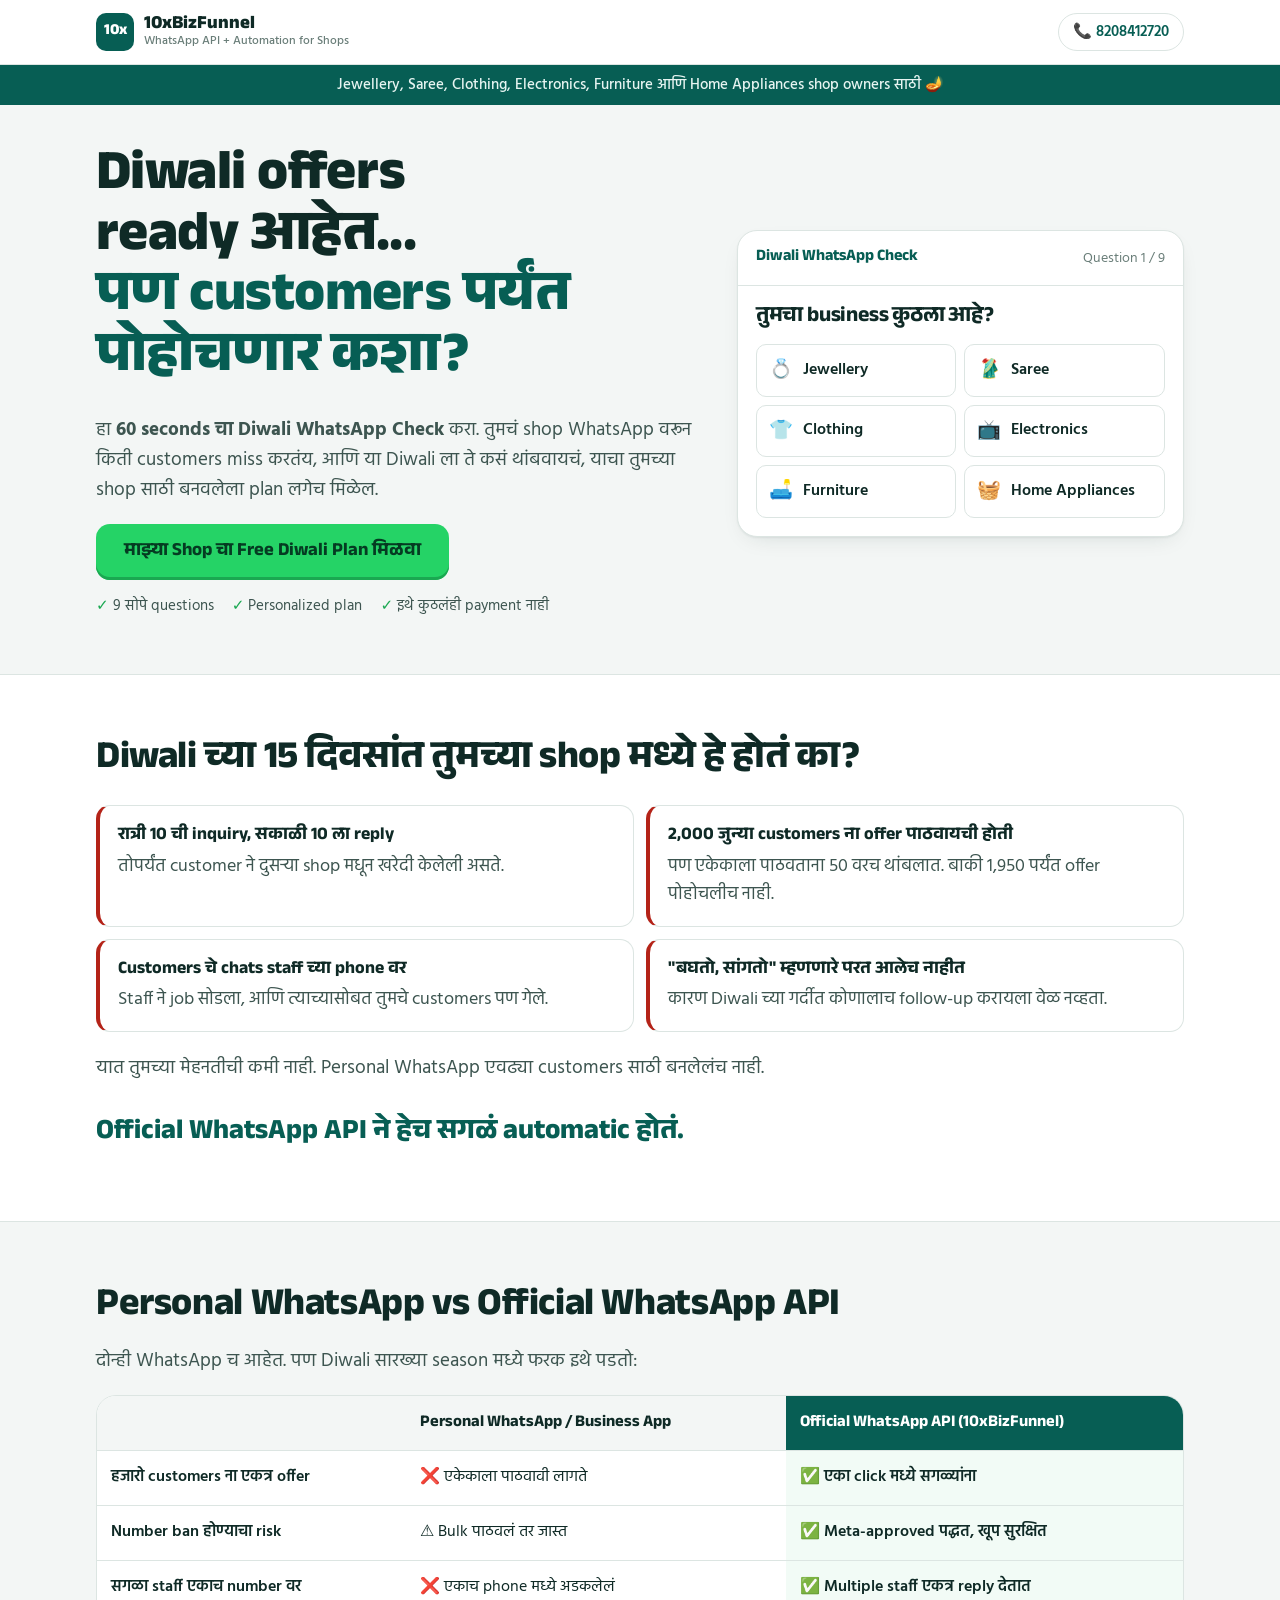
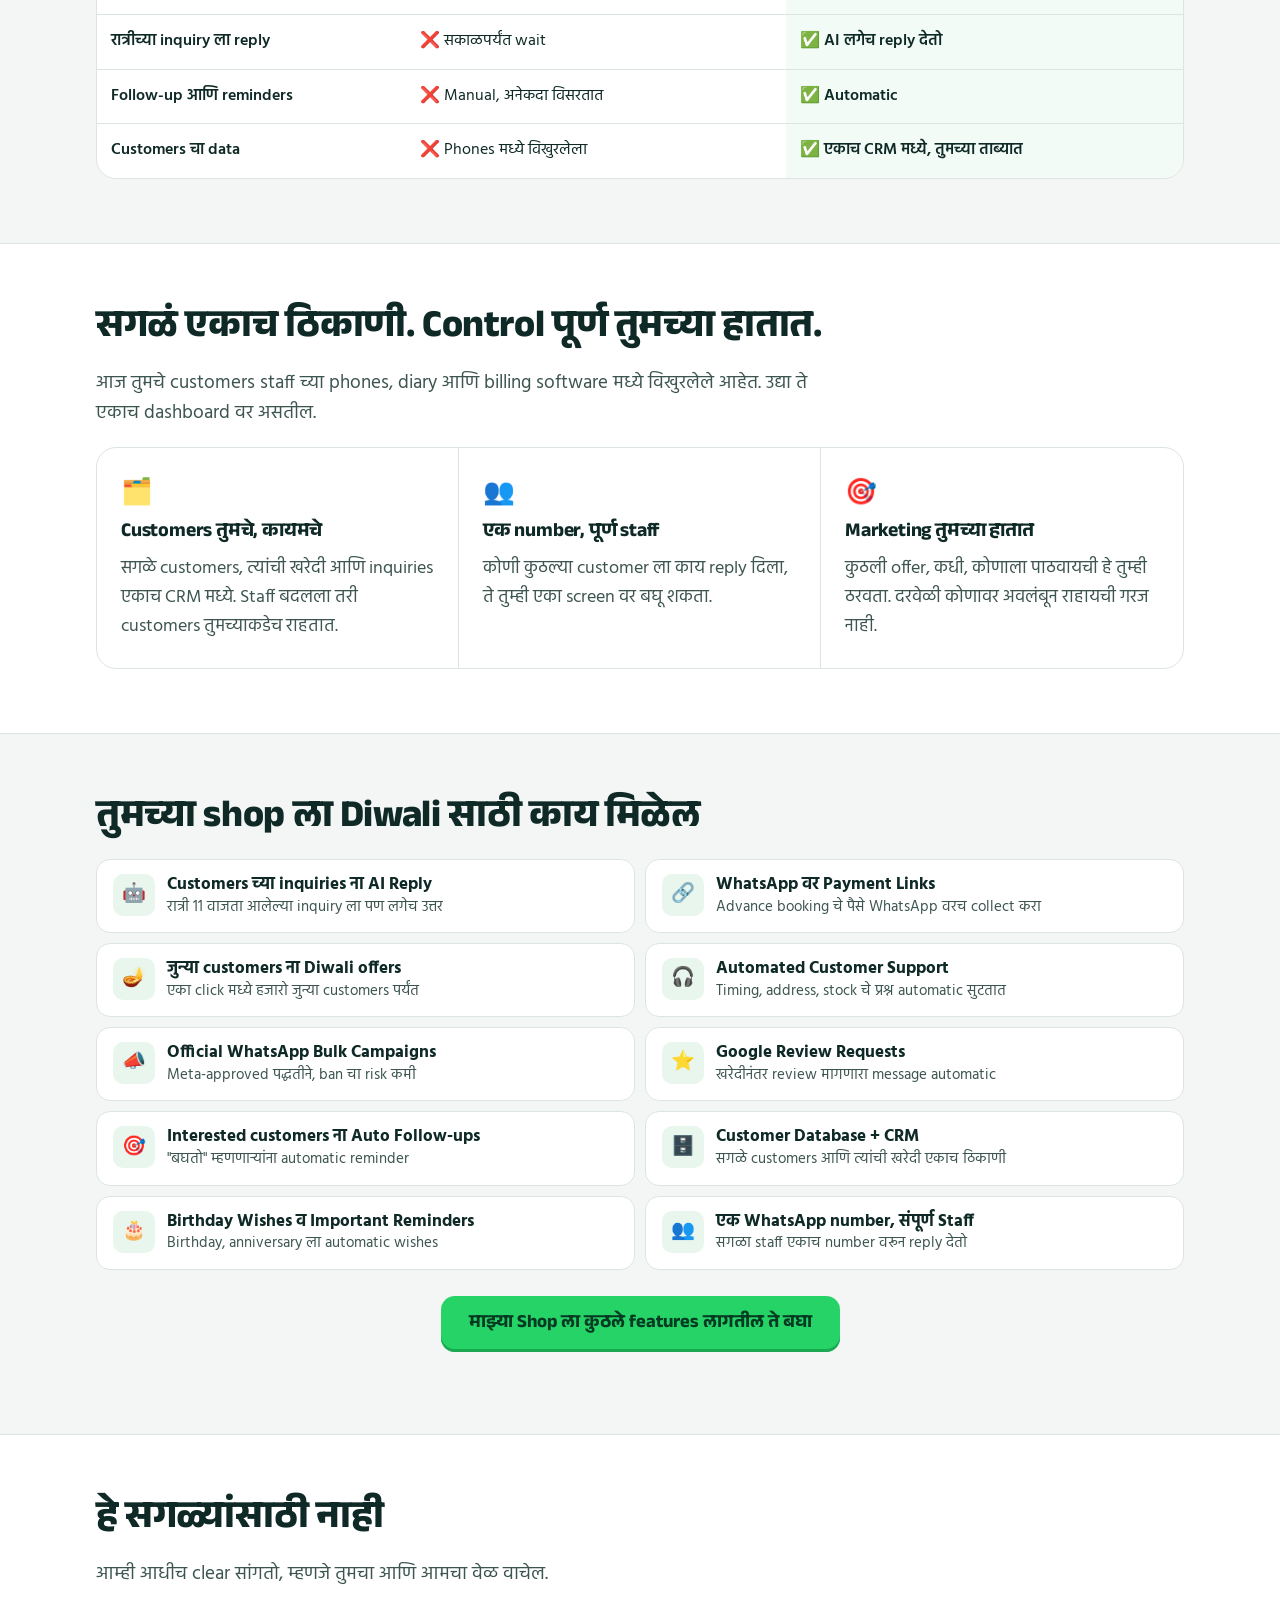
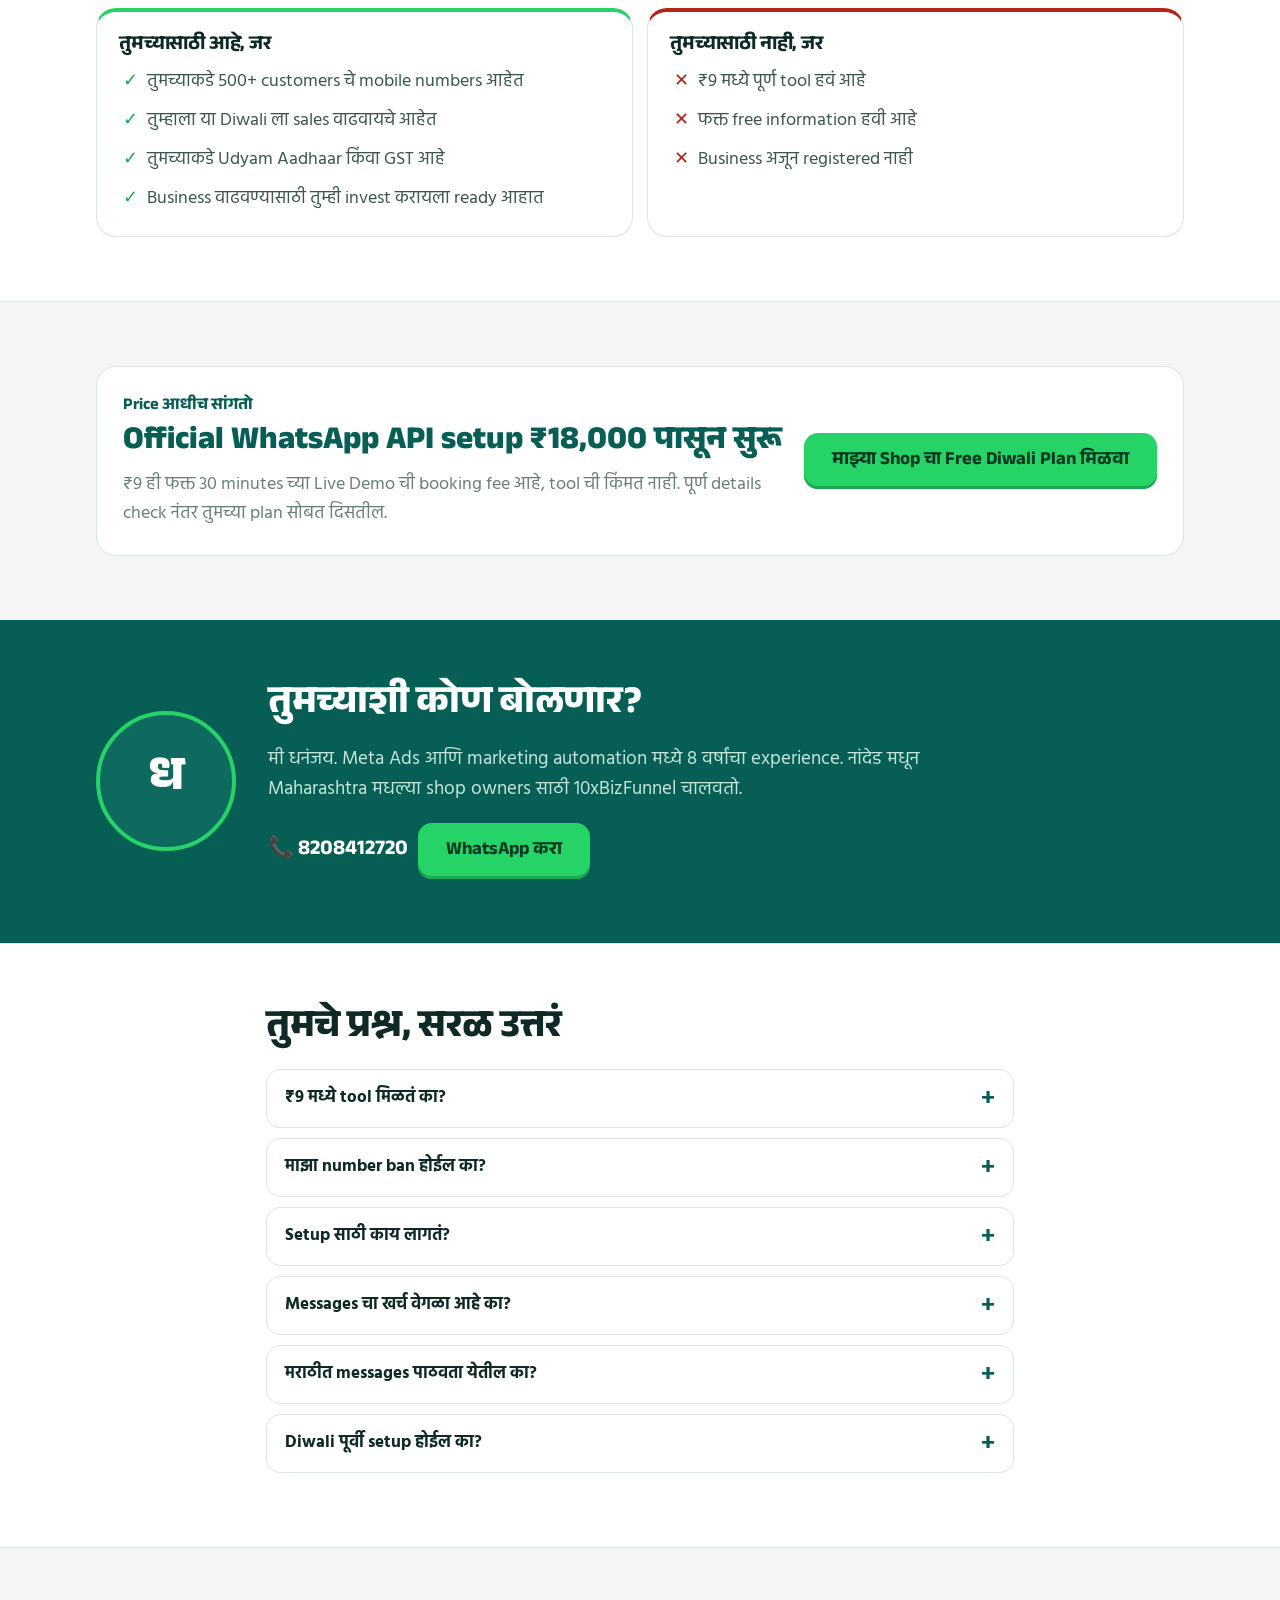
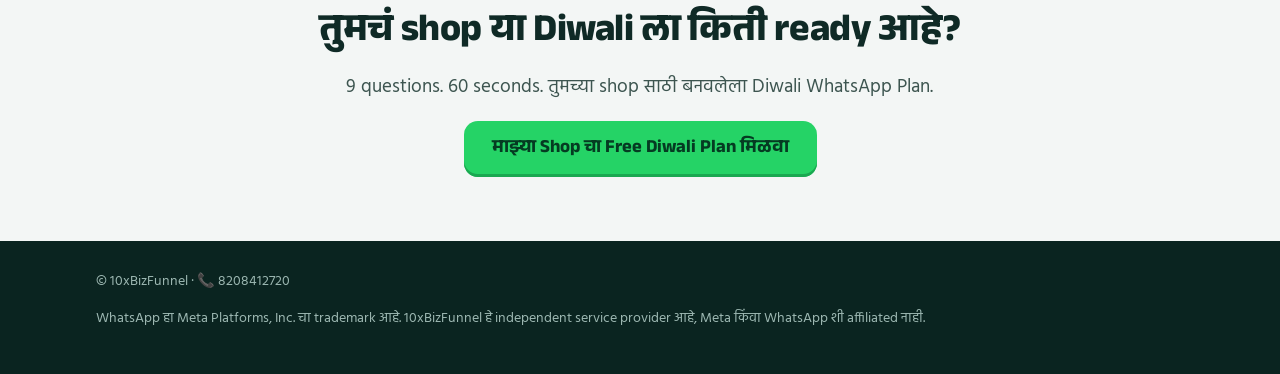
==== commit 87d5c69b: "Clearer landing page CTA text Co-Authored-By: Claude Opus 5.5 <noreply@anthropic.com> Claude-Session" ====
--- a/index.html
+++ b/index.html
@@ -29,7 +29,7 @@
       <div>
         <h1>Diwali offers ready आहेत...<span class="l2">पण customers पर्यंत पोहोचणार कशा?</span></h1>
         <p class="lead">हा <b>60 seconds चा Diwali WhatsApp Check</b> करा. तुमचं shop WhatsApp वरून किती customers miss करतंय, आणि या Diwali ला ते कसं थांबवायचं, याचा तुमच्या shop साठी बनवलेला plan लगेच मिळेल.</p>
-        <a class="btn" href="quiz.html">माझा Free Diwali Check सुरू करा</a>
+        <a class="btn" href="quiz.html">माझ्या Shop चा Free Diwali Plan मिळवा</a>
         <ul class="reassure">
           <li>9 सोपे questions</li>
           <li>Personalized plan</li>
@@ -121,7 +121,7 @@
         <div class="feature"><span class="ic">🎂</span><div><b>Birthday Wishes व Important Reminders</b><span>Birthday, anniversary ला automatic wishes</span></div></div>
         <div class="feature"><span class="ic">👥</span><div><b>एक WhatsApp number, संपूर्ण Staff</b><span>सगळा staff एकाच number वरून reply देतो</span></div></div>
       </div>
-      <p class="center" style="margin-top:26px"><a class="btn" href="quiz.html">माझ्या shop साठी काय best आहे ते बघा</a></p>
+      <p class="center" style="margin-top:26px"><a class="btn" href="quiz.html">माझ्या Shop ला कुठले features लागतील ते बघा</a></p>
     </div>
   </section>
 
@@ -161,7 +161,7 @@
           <p class="big">Official WhatsApp API setup <span data-cfg="priceBasic"></span> पासून सुरू</p>
           <p class="muted" style="margin:.5em 0 0">₹9 ही फक्त 30 minutes च्या Live Demo ची booking fee आहे, tool ची किंमत नाही. पूर्ण details check नंतर तुमच्या plan सोबत दिसतील.</p>
         </div>
-        <a class="btn" href="quiz.html">Free Diwali Check सुरू करा</a>
+        <a class="btn" href="quiz.html">माझ्या Shop चा Free Diwali Plan मिळवा</a>
       </div>
     </div>
   </section>
@@ -207,7 +207,7 @@
     <div class="wrap narrow center">
       <h2>तुमचं shop या Diwali ला किती ready आहे?</h2>
       <p class="lead" style="margin-inline:auto">9 questions. 60 seconds. तुमच्या shop साठी बनवलेला Diwali WhatsApp Plan.</p>
-      <a class="btn" href="quiz.html">माझा Free Diwali Check सुरू करा</a>
+      <a class="btn" href="quiz.html">माझ्या Shop चा Free Diwali Plan मिळवा</a>
     </div>
   </section>
 </main>
@@ -219,7 +219,7 @@
   </div>
 </footer>
 
-<div class="sticky-cta"><a class="btn" href="quiz.html">माझा Free Diwali Check सुरू करा</a></div>
+<div class="sticky-cta"><a class="btn" href="quiz.html">माझ्या Shop चा Free Diwali Plan मिळवा</a></div>
 
 <script src="assets/config.js"></script>
 <script src="assets/common.js"></script>
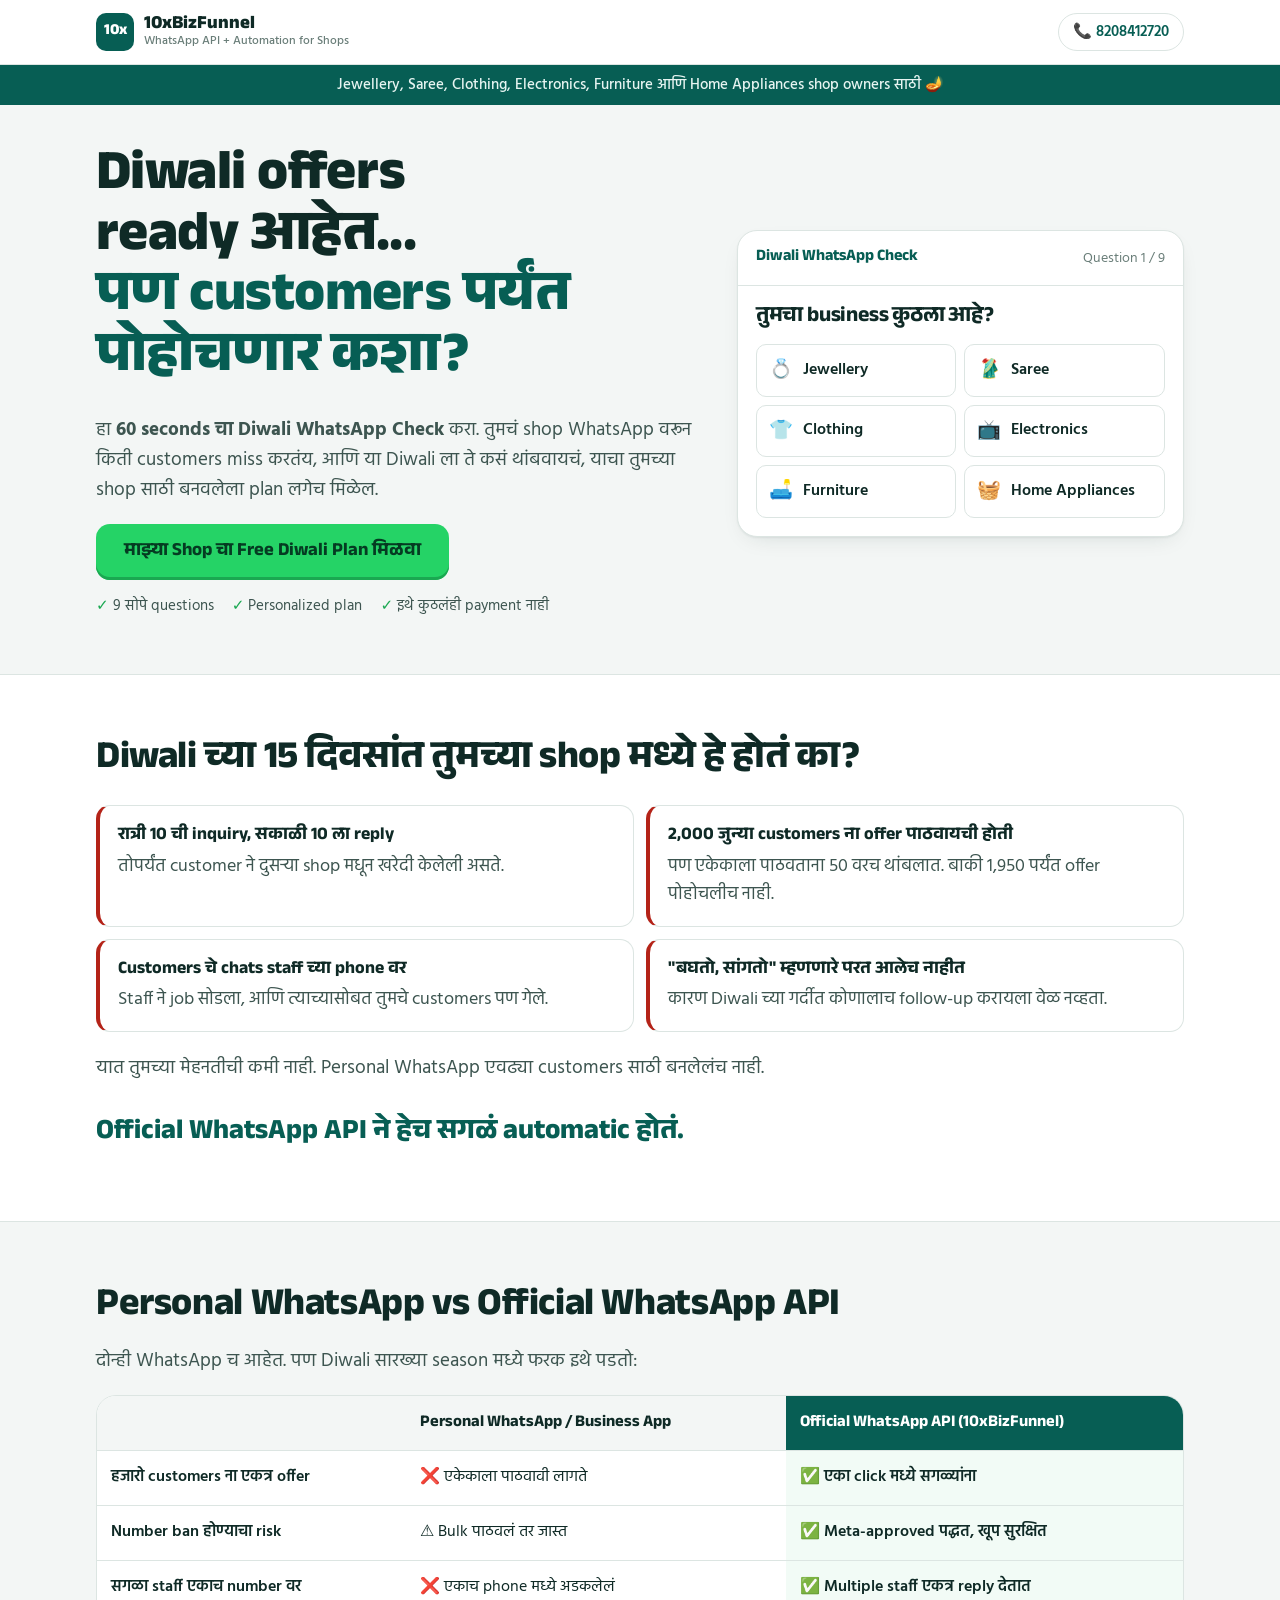
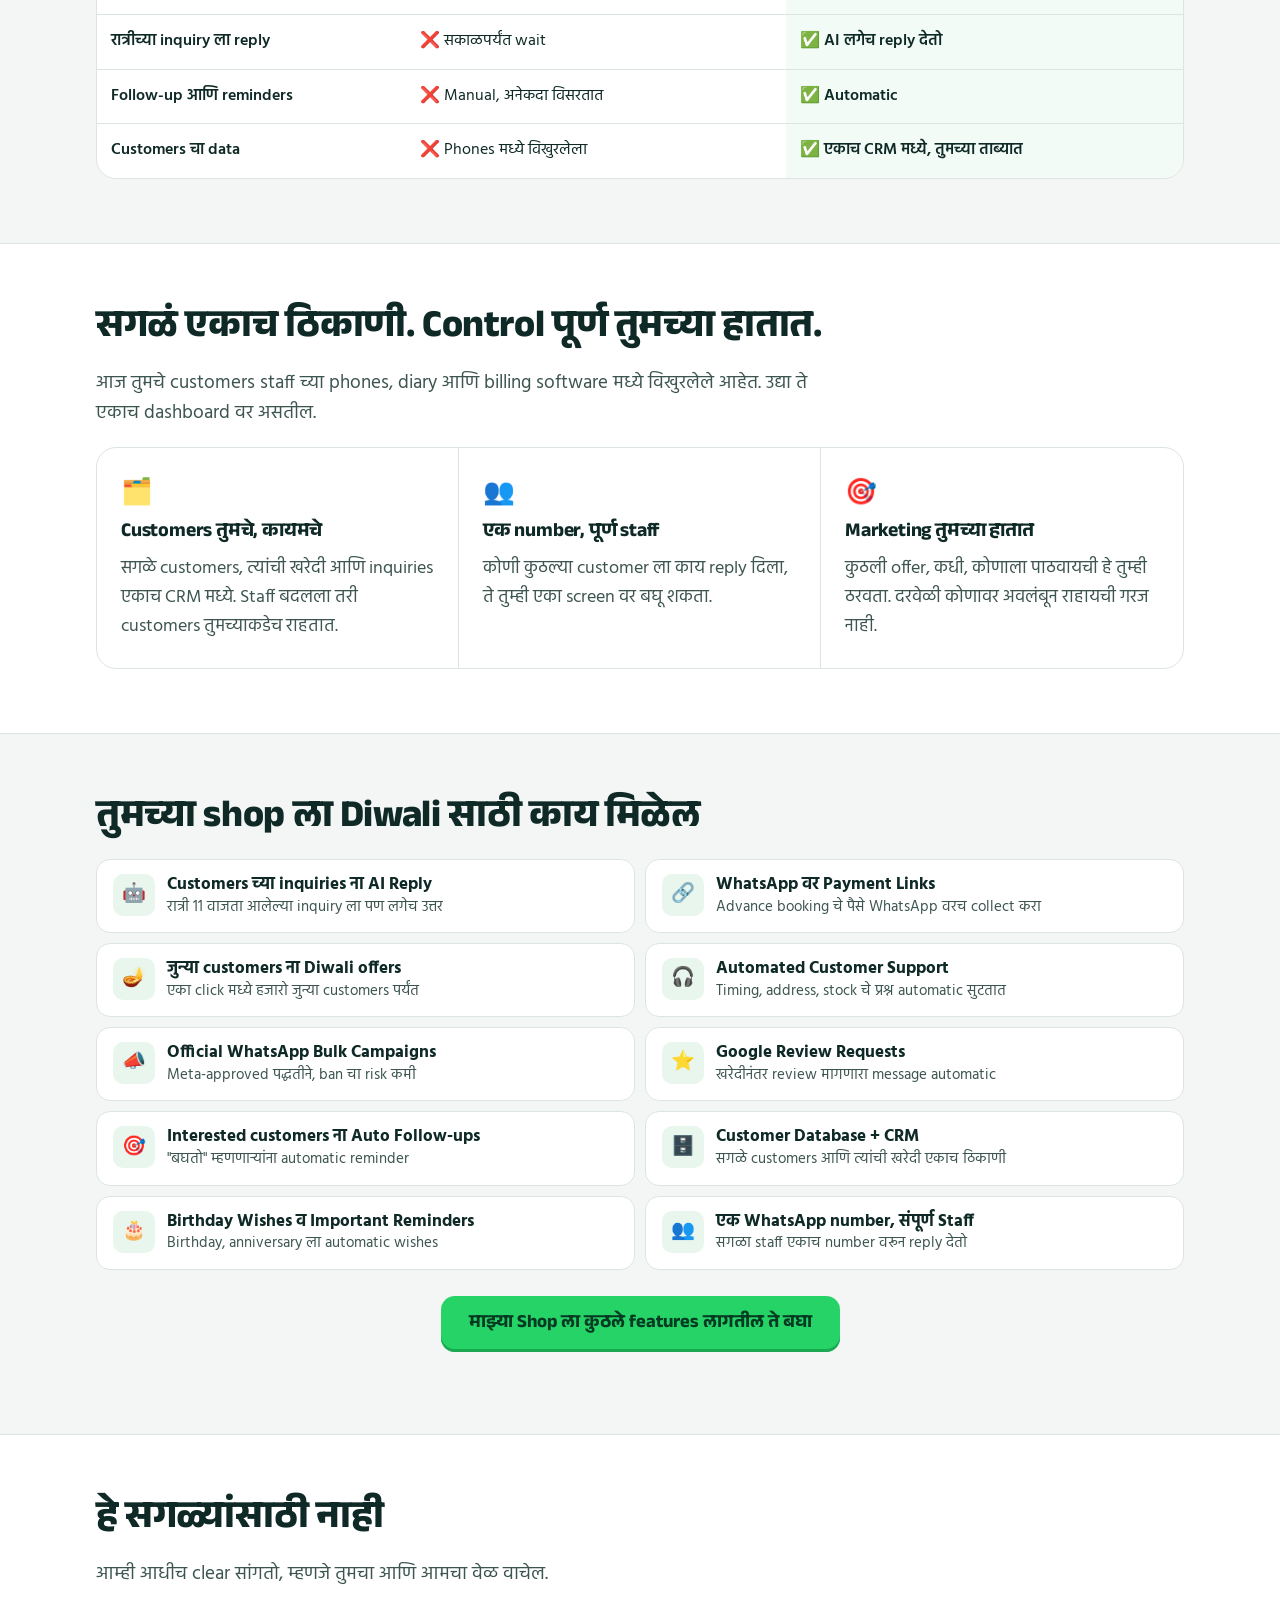
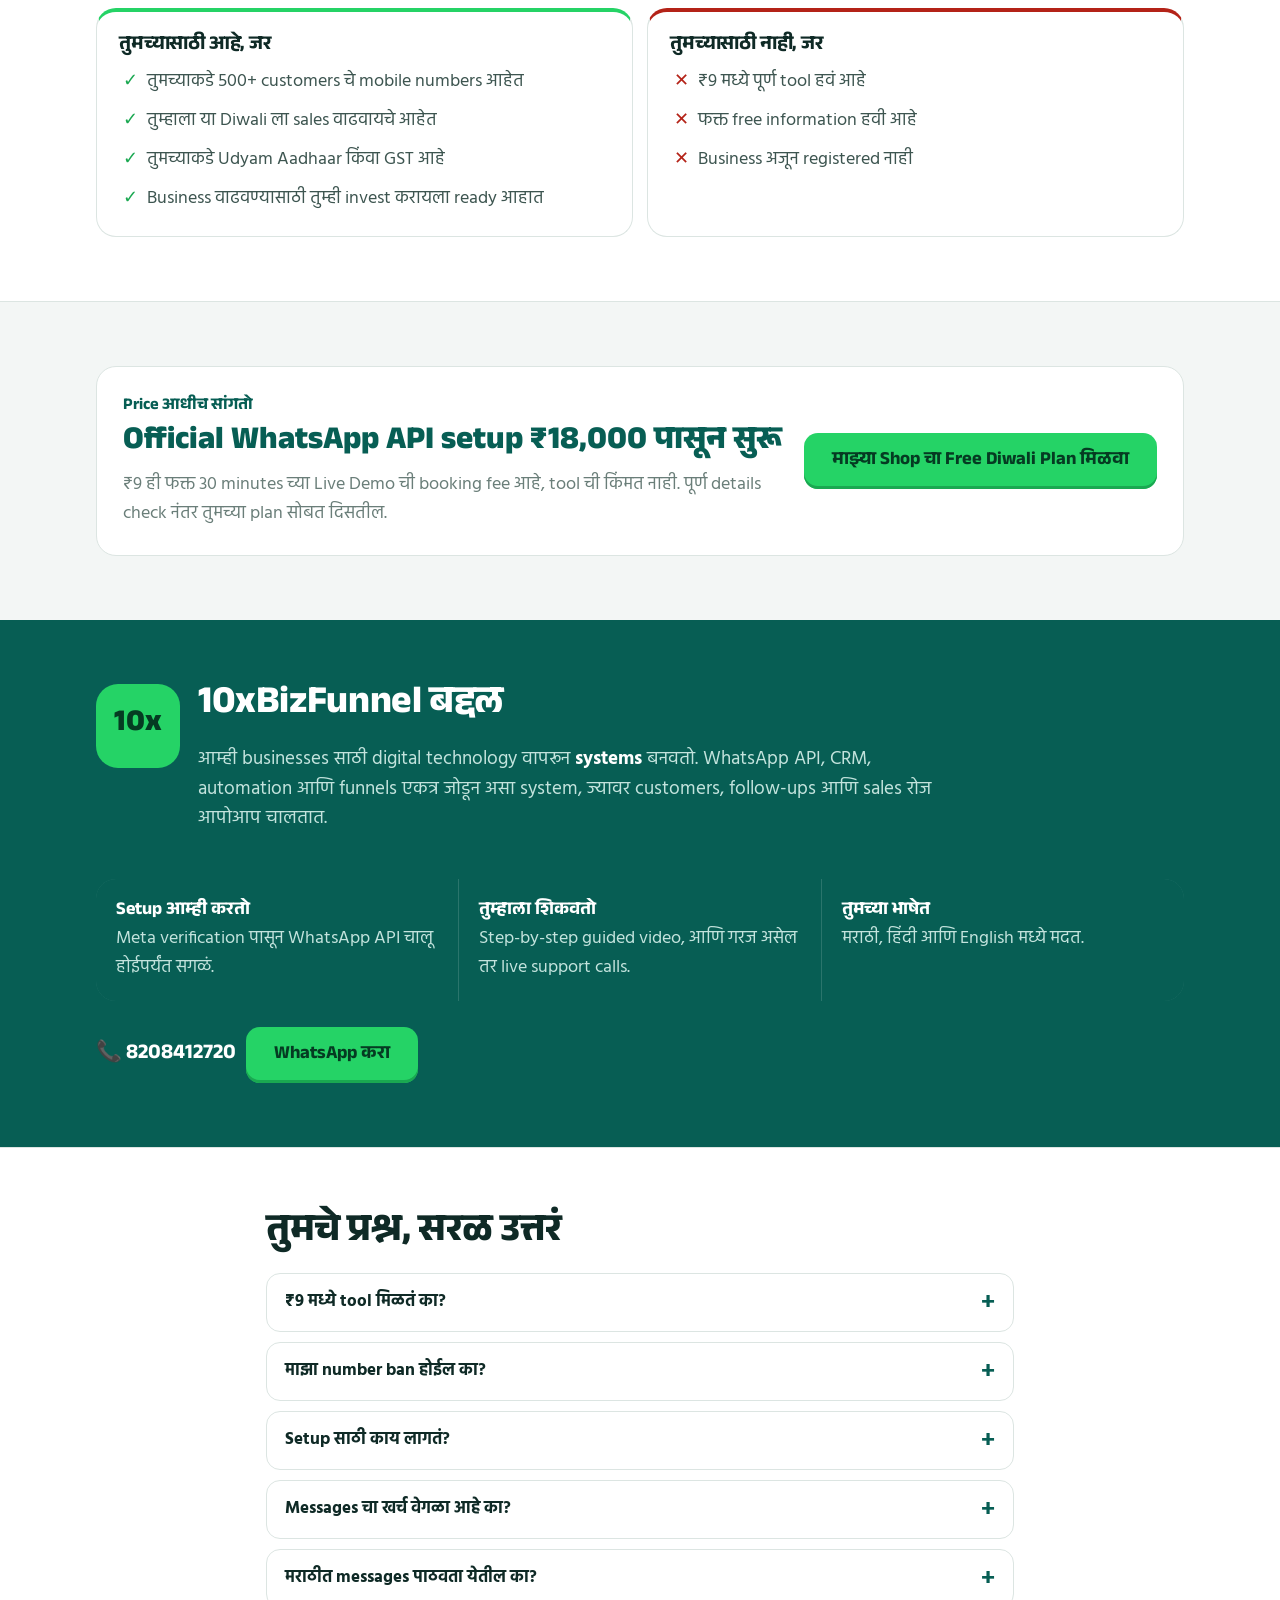
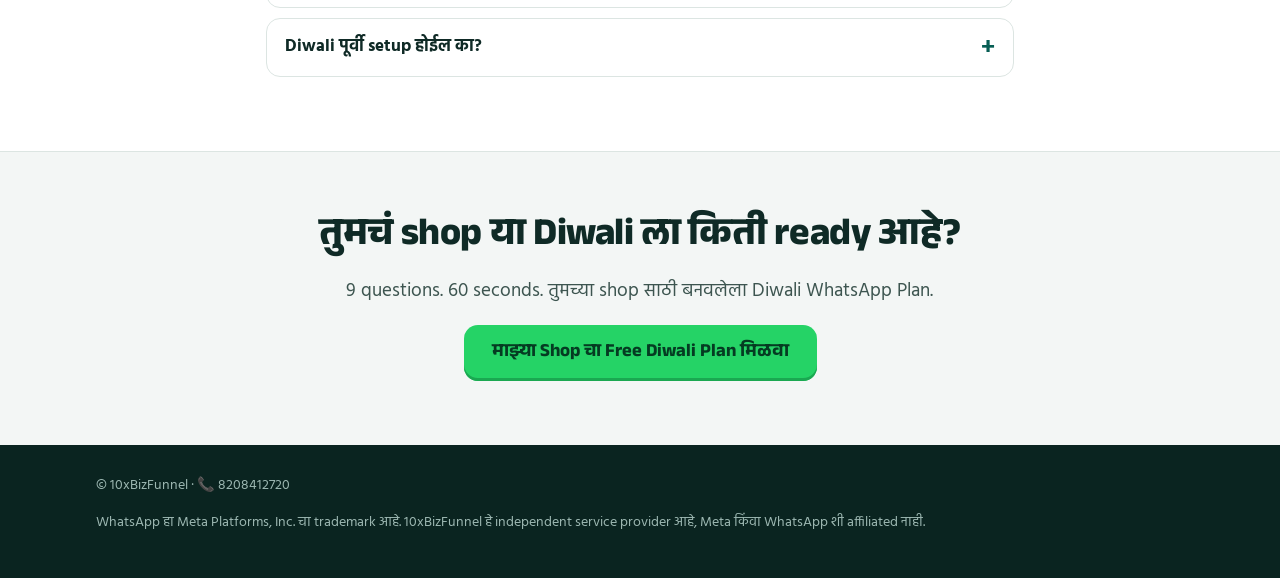
==== commit 3c88b8b2: "Position as a company instead of a person on the landing page Co-Authored-By: Claude Opus 5.5 <norep" ====
--- a/index.html
+++ b/index.html
@@ -166,17 +166,24 @@
     </div>
   </section>
 
-  <!-- FOUNDER -->
+  <!-- COMPANY -->
   <section class="section section-brand">
-    <div class="wrap founder">
-      <div class="founder-photo" data-founder-photo></div>
-      <div>
-        <h2>तुमच्याशी कोण बोलणार?</h2>
-        <p class="lead">मी <span data-cfg="founderName"></span>. Meta Ads आणि marketing automation मध्ये 8 वर्षांचा experience. <span data-cfg="founderCity"></span> मधून Maharashtra मधल्या shop owners साठी 10xBizFunnel चालवतो.</p>
-        <div class="contact-row">
-          <span class="phone-text">📞 <span data-cfg="phone"></span></span>
-          <a class="btn" data-wa href="#">WhatsApp करा</a>
-        </div>
+    <div class="wrap company">
+      <div class="company-intro">
+        <span class="company-mark" aria-hidden="true">10x</span>
+        <div>
+          <h2>10xBizFunnel बद्दल</h2>
+          <p class="lead">आम्ही businesses साठी digital technology वापरून <b style="color:#fff">systems</b> बनवतो. WhatsApp API, CRM, automation आणि funnels एकत्र जोडून असा system, ज्यावर customers, follow-ups आणि sales रोज आपोआप चालतात.</p>
+        </div>
+      </div>
+      <div class="company-points">
+        <div><b>Setup आम्ही करतो</b><span>Meta verification पासून WhatsApp API चालू होईपर्यंत सगळं.</span></div>
+        <div><b>तुम्हाला शिकवतो</b><span>Step-by-step guided video, आणि गरज असेल तर live support calls.</span></div>
+        <div><b>तुमच्या भाषेत</b><span>मराठी, हिंदी आणि English मध्ये मदत.</span></div>
+      </div>
+      <div class="contact-row">
+        <span class="phone-text">📞 <span data-cfg="phone"></span></span>
+        <a class="btn" data-wa href="#">WhatsApp करा</a>
       </div>
     </div>
   </section>
--- a/assets/style.css
+++ b/assets/style.css
@@ -191,13 +191,19 @@
 @media (min-width: 820px) { .price-note { grid-template-columns: 1fr auto; } }
 .price-note .big { font-family: var(--font-display); font-weight: 800; font-size: clamp(1.5rem, 4vw, 2rem); color: var(--brand); line-height: 1.15; margin: 0; }
 
-/* ---------- Founder ---------- */
-.founder { display: grid; gap: 22px; align-items: center; }
-@media (min-width: 760px) { .founder { grid-template-columns: 150px 1fr; } }
-.founder > * { min-width: 0; }
-.founder-photo { width: 140px; height: 140px; border-radius: 50%; object-fit: cover; border: 4px solid var(--accent); background: #0E6A5F;
-  display: grid; place-items: center; font-family: var(--font-display); font-weight: 800; font-size: 3rem; color: #fff; }
-.contact-row { display: flex; flex-wrap: wrap; gap: 10px; margin-top: 10px; align-items: center; }
+/* ---------- Company ---------- */
+.company { display: grid; gap: 26px; }
+.company-intro { display: grid; gap: 18px; align-items: start; }
+@media (min-width: 760px) { .company-intro { grid-template-columns: 84px 1fr; } }
+.company-intro > * { min-width: 0; }
+.company-mark { width: 84px; height: 84px; border-radius: 22px; background: var(--accent); color: var(--accent-ink);
+  display: grid; place-items: center; font-family: var(--font-display); font-weight: 800; font-size: 1.9rem; }
+.company-points { display: grid; gap: 1px; background: rgba(255,255,255,.14); border-radius: var(--r-lg); overflow: hidden; }
+@media (min-width: 760px) { .company-points { grid-template-columns: repeat(3, 1fr); } }
+.company-points > div { background: var(--brand); padding: 18px 20px; }
+.company-points b { display: block; color: #fff; font-family: var(--font-display); font-size: 1.12rem; }
+.company-points span { color: #C3E3DD; }
+.contact-row { display: flex; flex-wrap: wrap; gap: 10px; align-items: center; }
 .phone-text { font-family: var(--font-display); font-weight: 700; font-size: 1.3rem; color: #fff; user-select: all; }
 
 /* ---------- Testimonials ---------- */
